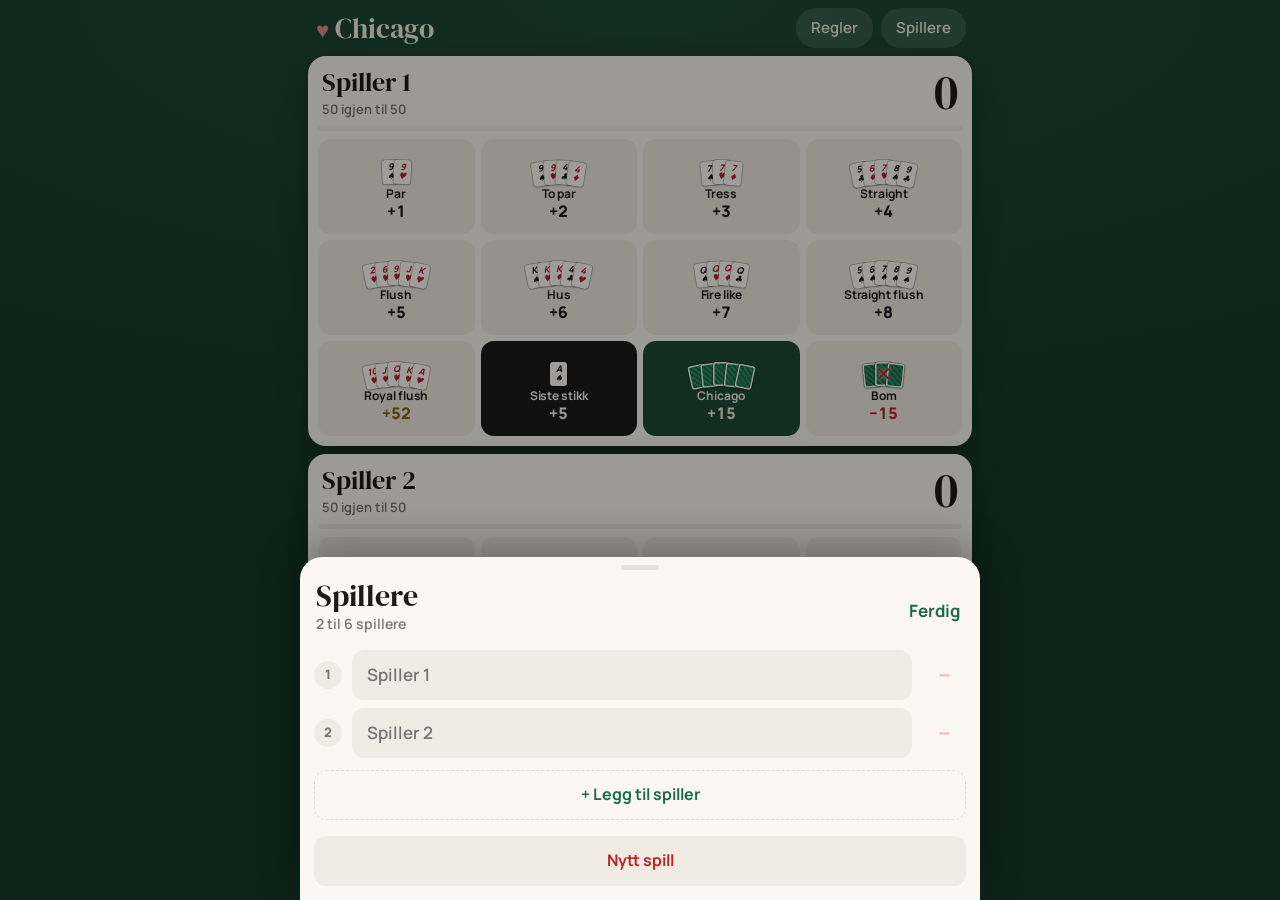
==== index.html @ 96c6f9ad "Add files via upload" ====
<!DOCTYPE html>
<html lang="no">
<head>
<meta charset="utf-8">
<meta name="viewport" content="width=device-width, initial-scale=1, viewport-fit=cover">
<title>Chicago</title>
<meta name="theme-color" content="#163829">
<meta name="apple-mobile-web-app-capable" content="yes">
<meta name="mobile-web-app-capable" content="yes">
<meta name="apple-mobile-web-app-status-bar-style" content="black-translucent">
<meta name="apple-mobile-web-app-title" content="Chicago">
<link rel="manifest" href="manifest.webmanifest">
<link rel="apple-touch-icon" href="apple-touch-icon.png">
<link rel="icon" href="icon-192.png">
<link rel="preconnect" href="https://fonts.googleapis.com">
<link rel="preconnect" href="https://fonts.gstatic.com" crossorigin>
<link href="https://fonts.googleapis.com/css2?family=DM+Serif+Display&family=Manrope:wght@400;600;700;800&display=swap" rel="stylesheet">
<style>
:root{
  --felt:#1E4A38; --felt-deep:#163829;
  --bg:#FBF8F2; --ink:#1B1B1B; --muted:#77756E; --hair:rgba(27,27,27,.10);
  --field:#F0ECE3; --field-press:#E6E0D3; --red:#B8242B; --accent:#1E6B4A;
  --scrim:rgba(0,0,0,.38); --sheet:#FBF8F2;
  --gold:#C9A24A; --gold-ink:#8A6414; --gold-bg:#F5E9C8;
  --card:#FFFDF8; --card-ink:#1B1B1B;
  color-scheme:light dark;
}
@media (prefers-color-scheme: dark){
  :root:not([data-theme="light"]){
    --felt:#10261D; --felt-deep:#0A1A13;
    --bg:#1A1D1B; --ink:#EEEBE3; --muted:#9A988F; --hair:rgba(255,255,255,.10);
    --field:#262A27; --field-press:#30352F; --red:#E5636A; --accent:#6FC197;
    --scrim:rgba(0,0,0,.55); --sheet:#1F2320;
    --gold:#D9B65E; --gold-ink:#E7C66B; --gold-bg:#3A3220;
  }
}
:root[data-theme="dark"]{
  --felt:#10261D; --felt-deep:#0A1A13;
  --bg:#1A1D1B; --ink:#EEEBE3; --muted:#9A988F; --hair:rgba(255,255,255,.10);
  --field:#262A27; --field-press:#30352F; --red:#E5636A; --accent:#6FC197;
  --scrim:rgba(0,0,0,.55); --sheet:#1F2320;
  --gold:#D9B65E; --gold-ink:#E7C66B; --gold-bg:#3A3220;
}
*,*::before,*::after{box-sizing:border-box}
html{-webkit-text-size-adjust:100%;height:100%}
body{
  margin:0;height:100vh;height:100dvh;display:flex;flex-direction:column;overflow:hidden;color:var(--ink);
  background:radial-gradient(120% 60% at 50% 0%, var(--felt) 0%, var(--felt-deep) 100%);
  background-color:var(--felt-deep);
  font:100%/1.45 "Manrope",system-ui,-apple-system,"Segoe UI",sans-serif;
  -webkit-tap-highlight-color:transparent;
}
button{font:inherit;color:inherit;border:none;background:none;padding:0;cursor:pointer;touch-action:manipulation;-webkit-user-select:none;user-select:none}
button:focus-visible,input:focus-visible{outline:2px solid var(--accent);outline-offset:2px}
.serif{font-family:"DM Serif Display",Georgia,serif;font-weight:400}

/* Top bar */
.top{
  flex:none;display:flex;align-items:center;justify-content:space-between;gap:10px;
  padding:calc(env(safe-area-inset-top,0px) + 8px) calc(env(safe-area-inset-right,0px) + 14px) 8px calc(env(safe-area-inset-left,0px) + 16px);
  color:#F4EFE3;max-width:680px;width:100%;margin:0 auto;
}
.brand{margin:0;font-size:1.75rem;line-height:1;letter-spacing:-.005em}
.brand span{color:#E88A8F;font-size:.8em;margin-right:6px}
.top-actions{display:flex;gap:8px}
.pill{
  min-height:40px;padding:0 15px;border-radius:999px;font-weight:600;font-size:.9375rem;
  background:rgba(255,255,255,.12);color:#F4EFE3;transition:transform 100ms ease-out,background-color 100ms ease-out
}
.pill:active{transform:scale(.96);background:rgba(255,255,255,.2)}
.pill:disabled{opacity:.35;transform:none;cursor:default}

/* Board */
main{flex:1;min-height:0;width:100%;max-width:680px;margin:0 auto;padding:0 calc(env(safe-area-inset-right,0px) + 8px) 0 calc(env(safe-area-inset-left,0px) + 8px)}
body.duo main{display:flex;flex-direction:column;gap:8px}
body.multi main{overflow-y:auto;-webkit-overflow-scrolling:touch}

.pcard{
  flex:1;min-height:0;background:var(--bg);border-radius:18px;padding:12px 10px 10px;
  display:flex;flex-direction:column;gap:8px;box-shadow:0 12px 30px rgba(0,0,0,.28);
  transition:box-shadow 250ms ease-out;
}
.pcard.hot{box-shadow:0 0 0 2.5px var(--gold),0 12px 30px rgba(0,0,0,.28)}
.phead{display:flex;align-items:center;gap:10px;padding:0 4px}
.pwho{flex:1;min-width:0}
.pname{display:block;max-width:100%;font-size:1.625rem;line-height:1.1;text-align:left;white-space:nowrap;overflow:hidden;text-overflow:ellipsis;border-radius:8px}
.pname:active{opacity:.6}
.psub{display:flex;flex-wrap:wrap;gap:4px 6px;align-items:center;margin-top:3px;font-size:.8125rem;font-weight:600;color:var(--muted);min-height:1.4em}
.chip{display:inline-flex;align-items:center;height:20px;padding:0 8px;border-radius:999px;font-size:.6875rem;font-weight:800;letter-spacing:.02em;white-space:nowrap}
.chip.gold{background:var(--gold-bg);color:var(--gold-ink)}
.chip.stop{background:var(--field);color:var(--red)}
.pscore{font-size:3rem;line-height:.95;font-variant-numeric:tabular-nums;letter-spacing:-.01em}
.won .pname,.won .pscore,.won .pr-name,.won .pr-score{color:var(--gold-ink)}
.track{height:5px;background:var(--field);border-radius:99px;overflow:hidden;flex:none}
.fill{height:100%;background:var(--accent);border-radius:99px;transition:width 350ms cubic-bezier(.2,.8,.2,1)}
.hot .fill{background:var(--gold)}

/* Hand buttons */
.hgrid{display:grid;grid-template-columns:repeat(4,minmax(0,1fr));gap:6px}
.pcard .hgrid{flex:1;min-height:0;grid-template-rows:repeat(3,minmax(0,1fr))}
.sheet .hgrid{grid-auto-rows:minmax(96px,auto);margin-bottom:4px}
.hbtn{
  min-height:0;border-radius:13px;background:var(--field);color:var(--ink);
  display:flex;flex-direction:column;align-items:center;justify-content:center;gap:3px;padding:6px 2px;overflow:hidden;
  transition:transform 90ms ease-out,background-color 90ms ease-out
}
.hbtn:active{transform:scale(.95);background:var(--field-press)}
.hl{font-size:.75rem;font-weight:700;line-height:1.1;text-align:center;letter-spacing:-.005em}
.hv{font-size:1rem;font-weight:800;line-height:1;font-variant-numeric:tabular-nums}
.hbtn.royal .hv{color:var(--gold-ink)}
.hbtn.trick{background:var(--ink);color:var(--bg)}
.hbtn.trick:active{background:var(--ink);filter:brightness(1.2)}
.hbtn.chi{background:var(--felt);color:#F4EFE3}
.hbtn.chi:active{background:var(--felt);filter:brightness(1.2)}
.hbtn.bom .hv{color:var(--red)}

/* Mini playing cards */
.mcs{display:flex;align-items:flex-end;justify-content:center;height:30px;padding-top:3px;position:relative}
.mc{
  width:17px;height:24px;margin-left:-7px;border-radius:3px;flex:none;
  background:var(--card);color:var(--card-ink);
  box-shadow:0 0 0 .75px rgba(0,0,0,.25),0 1px 2px rgba(0,0,0,.18);
  display:flex;flex-direction:column;align-items:center;justify-content:center;line-height:.95;
  transform-origin:50% 120%;
}
.mc:first-child{margin-left:0}
.mc b{font-size:9px;font-weight:800;letter-spacing:-.04em}
.mc u{font-size:9px;text-decoration:none;font-variant-emoji:text}
.mc.red{color:#B8242B}
.mc.back{background:repeating-linear-gradient(45deg,#1E6B4A 0 2px,#2C8A60 2px 4px);box-shadow:inset 0 0 0 1.5px var(--card),0 0 0 .75px rgba(0,0,0,.3),0 1px 2px rgba(0,0,0,.18)}
.hbtn.bom .mcs::after{content:"✕";position:absolute;left:50%;top:50%;transform:translate(-50%,-40%);font-size:20px;font-weight:800;color:var(--red);text-shadow:0 0 3px var(--bg)}

/* Multi list */
.listcard{background:var(--bg);border-radius:18px;box-shadow:0 12px 30px rgba(0,0,0,.28);padding:6px 0;margin-bottom:12px}
.hint{margin:8px 16px 4px;font-size:.8125rem;color:var(--muted);font-weight:600}
.prow{
  width:100%;display:grid;grid-template-columns:1fr auto auto;align-items:center;column-gap:10px;row-gap:8px;
  padding:13px 16px 14px;text-align:left;border-top:1px solid var(--hair);transition:background-color 90ms ease-out
}
.hint + .prow{border-top-color:transparent}
.prow:active{background:var(--field)}
.prow .track{grid-column:1 / -1}
.pr-name{font-size:1.375rem;line-height:1.1;white-space:nowrap;overflow:hidden;text-overflow:ellipsis;display:block}
.prow .psub{margin-top:2px}
.pr-score{font-size:2.125rem;line-height:1;font-variant-numeric:tabular-nums}
.chev{color:var(--muted);font-size:1.5rem;line-height:1;margin-left:-2px}
.prow.hot{background:linear-gradient(90deg,var(--gold-bg),transparent 70%)}

/* Bottom bar */
.bar{
  flex:none;display:flex;align-items:center;gap:12px;width:100%;max-width:680px;margin:0 auto;
  padding:8px calc(env(safe-area-inset-right,0px) + 14px) calc(env(safe-area-inset-bottom,0px) + 8px) calc(env(safe-area-inset-left,0px) + 14px);
  color:rgba(244,239,227,.75);font-size:.875rem;font-weight:600
}
.bar .last{flex:1;min-width:0;white-space:nowrap;overflow:hidden;text-overflow:ellipsis}

/* Sheet */
.scrim{position:fixed;inset:0;background:var(--scrim);opacity:0;pointer-events:none;z-index:20}
.sheet{
  position:fixed;left:0;right:0;bottom:0;z-index:21;max-width:680px;margin:0 auto;
  background:var(--sheet);border-radius:22px 22px 0 0;box-shadow:0 -10px 40px rgba(0,0,0,.25);
  padding:0 14px calc(env(safe-area-inset-bottom,0px) + 14px);
  transform:translateY(110%);visibility:hidden;will-change:transform;max-height:90vh;display:flex;flex-direction:column
}
.sheet::after{content:"";position:absolute;left:0;right:0;top:100%;height:120px;background:var(--sheet)}
.grab{padding:8px 2px 4px;touch-action:none;cursor:grab;flex:none}
.grab::before{content:"";display:block;width:38px;height:5px;border-radius:99px;background:var(--hair);margin:0 auto 10px}
.sheet-head{display:flex;align-items:flex-end;justify-content:space-between;gap:10px}
.sheet-head h2{margin:0;font-family:"DM Serif Display",Georgia,serif;font-weight:400;font-size:1.875rem;line-height:1.05;white-space:nowrap;overflow:hidden;text-overflow:ellipsis}
.sheet-sub{margin:2px 0 0;font-size:.875rem;color:var(--muted);font-weight:600;min-height:1.3em}
.done{min-height:44px;padding:0 4px 0 14px;font-weight:700;color:var(--accent);font-size:1.0625rem;flex:none}
.done:active{opacity:.6}
.panel{display:flex;flex-direction:column;min-height:0;overflow-y:auto;-webkit-overflow-scrolling:touch;padding-top:12px}
.panel[hidden]{display:none}
.panel > *{flex:none}

/* Players panel */
.plist{list-style:none;margin:0;padding:0}
.plrow{display:flex;align-items:center;gap:10px;margin-bottom:8px}
.dot{width:28px;height:28px;border-radius:999px;flex:none;display:grid;place-items:center;font-size:.8125rem;font-weight:800;background:var(--field);color:var(--muted)}
.pin{flex:1;min-width:0;height:50px;border-radius:12px;border:1.5px solid transparent;background:var(--field);color:var(--ink);padding:0 14px;font-family:inherit;font-size:1.0625rem;font-weight:600;-webkit-appearance:none}
.pin:focus{outline:none;border-color:var(--accent)}
.rm{width:44px;height:44px;border-radius:999px;flex:none;display:grid;place-items:center;color:var(--red);font-size:1.5rem;font-weight:700;line-height:1;transition:transform 100ms ease-out}
.rm:active{transform:scale(.92);background:var(--field)}
.rm:disabled{opacity:.25;cursor:default}
.add{width:100%;min-height:50px;border-radius:12px;margin-top:4px;border:1.5px dashed var(--hair);color:var(--accent);font-weight:700;font-size:1rem;flex:none}
.add:active{background:var(--field)}
.add:disabled{color:var(--muted);opacity:.6;cursor:default}
.danger{width:100%;min-height:50px;border-radius:12px;margin-top:16px;background:var(--field);color:var(--red);font-weight:700;font-size:1rem;flex:none}
.danger:active{transform:scale(.98)}

/* Rules panel */
.group-label{margin:4px 4px 6px;font-size:.75rem;font-weight:800;letter-spacing:.06em;text-transform:uppercase;color:var(--muted)}
.settings{background:var(--field);border-radius:14px;overflow:hidden;margin-bottom:6px}
.set{display:flex;align-items:center;gap:12px;padding:12px 14px;cursor:pointer}
.set + .set{border-top:1px solid var(--hair)}
.set-txt{flex:1;min-width:0}
.set-txt b{display:block;font-size:1rem;font-weight:700}
.set-txt span{display:block;font-size:.8125rem;color:var(--muted);line-height:1.35}
.switch{appearance:none;-webkit-appearance:none;flex:none;width:51px;height:31px;border-radius:999px;background:var(--hair);position:relative;cursor:pointer;margin:0;transition:background-color 200ms ease-out}
.switch::after{content:"";position:absolute;top:2px;left:2px;width:27px;height:27px;border-radius:50%;background:#fff;box-shadow:0 2px 6px rgba(0,0,0,.25);transition:transform 260ms cubic-bezier(.3,1.3,.5,1)}
.switch:checked{background:#34C759}
.switch:checked::after{transform:translateX(20px)}
.rules{font-size:1rem;line-height:1.5;padding:0 2px 8px}
.rules h3{margin:20px 0 4px;font-size:.8125rem;font-weight:800;letter-spacing:.04em;text-transform:uppercase;color:var(--accent)}
.rules p{margin:0 0 6px}
.htable{display:grid;grid-template-columns:auto 1fr auto;align-items:center}
.htable > *{padding:7px 6px;border-top:1px solid var(--hair);height:100%;display:flex;align-items:center}
.htable .mcs{justify-content:flex-start;padding-left:8px;min-width:78px}
.htable .pts{font-weight:800;font-variant-numeric:tabular-nums;justify-content:flex-end}

/* Overlays: winner + reminder */
#confetti{position:fixed;inset:0;width:100%;height:100%;pointer-events:none;z-index:41;display:none}
.ov{position:fixed;inset:0;z-index:40;display:grid;place-items:center;padding:24px;background:rgba(0,0,0,.45);opacity:0;pointer-events:none;transition:opacity 260ms ease-out}
.ov.show{opacity:1;pointer-events:auto}
.ov-card{
  width:100%;max-width:340px;text-align:center;background:var(--sheet);border-radius:24px;padding:22px 20px 18px;
  box-shadow:0 24px 60px rgba(0,0,0,.4);transform:scale(.9);filter:blur(6px);
  transition:transform 420ms cubic-bezier(.2,.9,.25,1.15),filter 300ms ease-out
}
.ov.show .ov-card{transform:scale(1);filter:blur(0)}
#win .ov-card{box-shadow:0 0 0 2px var(--gold),0 24px 60px rgba(0,0,0,.4)}
.suits{margin:0 0 6px;font-size:1.25rem;letter-spacing:.3em;font-variant-emoji:text}
.suits .r{color:var(--red)}
.kicker{margin:0;font-size:.8125rem;font-weight:800;letter-spacing:.08em;text-transform:uppercase;color:var(--muted)}
.win-name{
  margin:4px 0 2px;font-family:"DM Serif Display",Georgia,serif;font-weight:400;font-size:clamp(2.25rem,11vw,3rem);line-height:1.05;
  background:linear-gradient(180deg,#E9CC74 0%,#C9A24A 45%,#9C7420 100%);-webkit-background-clip:text;background-clip:text;color:transparent;overflow-wrap:anywhere
}
.win-score{margin:0 0 18px;font-family:"DM Serif Display",Georgia,serif;font-size:1.5rem;color:var(--gold-ink)}
.note-title{margin:6px 0 6px;font-family:"DM Serif Display",Georgia,serif;font-weight:400;font-size:1.75rem;line-height:1.1}
.note-text{margin:0 0 18px;font-size:1rem;color:var(--ink)}
.ov-actions{display:grid;gap:8px}
.ov-btn{min-height:50px;border-radius:14px;font-weight:700;font-size:1rem;background:var(--field);transition:transform 100ms ease-out}
.ov-btn.primary{background:var(--gold);color:#1B1B1B}
.ov-btn.green{background:var(--accent);color:var(--bg)}
.ov-btn:active{transform:scale(.97)}

/* Toast */
.toast{
  position:fixed;left:50%;z-index:30;bottom:calc(env(safe-area-inset-bottom,0px) + 70px);
  transform:translate(-50%,12px) scale(.96);opacity:0;pointer-events:none;display:flex;align-items:center;gap:14px;
  background:rgba(27,27,27,.88);color:#F4EFE3;-webkit-backdrop-filter:blur(20px);backdrop-filter:blur(20px);
  border-radius:999px;padding:6px 6px 6px 18px;font-weight:600;font-size:.9375rem;white-space:nowrap;box-shadow:0 10px 30px rgba(0,0,0,.25);
  transition:opacity 220ms ease-out,transform 320ms cubic-bezier(.2,.9,.3,1)
}
.toast.show{opacity:1;transform:translate(-50%,0) scale(1);pointer-events:auto}
.toast button{min-height:40px;padding:0 16px;border-radius:999px;background:rgba(255,255,255,.14);font-weight:700;color:#9FE0BC}

@keyframes bump{0%{transform:scale(1)}35%{transform:scale(1.12)}100%{transform:scale(1)}}
.bump{animation:bump 320ms cubic-bezier(.2,.9,.3,1.2)}

@media (max-height:760px){ body.duo .pscore{font-size:2.5rem} body.duo .mcs{height:26px} body.duo .mc{width:15px;height:21px} }
@media (prefers-reduced-motion: reduce){
  .pill,.hbtn,.rm,.ov-btn,.fill,.pcard{transition:none}
  .pill:active,.hbtn:active,.rm:active,.ov-btn:active{transform:none}
  .ov-card{transform:none;filter:none;transition:none}
  .bump{animation:none}
  .toast{transition:opacity 200ms ease;transform:translate(-50%,0)}
}
@media (prefers-reduced-transparency: reduce){ .toast{background:#1B1B1B;-webkit-backdrop-filter:none;backdrop-filter:none} }
@media (prefers-contrast: more){ :root{--hair:rgba(127,127,127,.6)} .hbtn{box-shadow:inset 0 0 0 1px var(--hair)} }
</style>
</head>
<body class="duo">
<header class="top">
  <h1 class="brand serif"><span>♥︎</span>Chicago</h1>
  <div class="top-actions">
    <button class="pill" id="openRules" type="button">Regler</button>
    <button class="pill" id="openPlayers" type="button">Spillere</button>
  </div>
</header>

<main id="board"></main>

<footer class="bar">
  <button class="pill" id="undo" type="button">Angre</button>
  <span class="last" id="last"></span>
</footer>

<div class="scrim" id="scrim"></div>
<section class="sheet" id="sheet" role="dialog" aria-modal="true" aria-labelledby="sheetTitle">
  <div class="grab" id="grab">
    <div class="sheet-head">
      <div style="min-width:0">
        <h2 id="sheetTitle">Spillere</h2>
        <p class="sheet-sub" id="sheetSub"></p>
      </div>
      <button class="done" id="done" type="button">Ferdig</button>
    </div>
  </div>

  <div class="panel" id="pHand"><div class="hgrid" id="sheetGrid"></div></div>

  <div class="panel" id="pPlayers" hidden>
    <ul class="plist" id="plist"></ul>
    <button class="add" id="addPlayer" type="button">+ Legg til spiller</button>
    <button class="danger" id="newGame" type="button">Nytt spill</button>
  </div>

  <div class="panel" id="pRules" hidden>
    <p class="group-label">Husregler</p>
    <div class="settings">
      <label class="set" for="optStop">
        <span class="set-txt"><b>Byttestopp ved 50</b><span>Har du 50 eller mer, kan du ikke bytte kort.</span></span>
        <input class="switch" type="checkbox" id="optStop" role="switch">
      </label>
      <label class="set" for="optRemind">
        <span class="set-txt"><b>Påminnelse ved 20</b><span>Varsler når noen når 20: nå er det 3 bytter i stedet for 2.</span></span>
        <input class="switch" type="checkbox" id="optRemind" role="switch">
      </label>
    </div>
    <div class="rules">
      <h3>Målet</h3>
      <p>Først til 50 poeng. Når du har 50 eller mer, må du ta <b>siste stikk</b> for å vinne.</p>
      <h3>Poeng for hender</h3>
      <div class="htable" id="rulesHands"></div>
      <h3>Stikk</h3>
      <p><b>Siste stikk</b> gir 5 poeng.</p>
      <p><b>Chicago:</b> Melder du Chicago og tar alle stikkene, får du 15 poeng. Bommer du, mister du 15.</p>
      <h3>Royal straight flush</h3>
      <p>Gir 52 poeng, men du må fortsatt ta siste stikk for å vinne.</p>
      <h3>Husregler</h3>
      <p><b>Byttestopp ved 50:</b> spillere med 50 eller mer får ikke bytte kort. Appen viser «Ingen bytte» ved navnet.</p>
      <p><b>Bytter ved 20:</b> når en spiller når 20 poeng, er det 3 bytter i stedet for 2. Appen gir en påminnelse.</p>
    </div>
  </div>
</section>

<canvas id="confetti" aria-hidden="true"></canvas>
<div class="ov" id="win" role="dialog" aria-modal="true" aria-labelledby="winName">
  <div class="ov-card">
    <p class="suits"><span class="r">♥︎</span> ♠︎ <span class="r">♦︎</span> ♣︎</p>
    <p class="kicker">Vinneren er</p>
    <h2 class="win-name" id="winName"></h2>
    <p class="win-score" id="winScore"></p>
    <div class="ov-actions">
      <button class="ov-btn primary" id="winNew" type="button">Nytt spill</button>
      <button class="ov-btn" id="winClose" type="button">Se poengene</button>
    </div>
  </div>
</div>
<div class="ov" id="note" role="alertdialog" aria-modal="true" aria-labelledby="noteTitle">
  <div class="ov-card">
    <p class="kicker">Påminnelse</p>
    <h2 class="note-title" id="noteTitle"></h2>
    <p class="note-text">Nå er det 3 bytter i stedet for 2.</p>
    <div class="ov-actions"><button class="ov-btn green" id="noteOk" type="button">Skjønner</button></div>
  </div>
</div>
<div class="toast" id="toast" role="status" aria-live="polite"><span id="toastMsg"></span><button id="toastUndo" type="button">Angre</button></div>

<script>
(() => {
const GOAL = 50, MIN = 2, MAX = 6, KEY = "chicago-v2";
const HANDS = [
  {k:"par",      l:"Par",            v:1,  c:["9♠","9♥"]},
  {k:"topar",    l:"To par",         v:2,  c:["9♠","9♥","4♣","4♦"]},
  {k:"tress",    l:"Tress",          v:3,  c:["7♠","7♥","7♦"]},
  {k:"straight", l:"Straight",       v:4,  c:["5♣","6♦","7♥","8♠","9♣"]},
  {k:"flush",    l:"Flush",          v:5,  c:["2♥","6♥","9♥","J♥","K♥"]},
  {k:"hus",      l:"Hus",            v:6,  c:["K♠","K♥","K♦","4♣","4♥"]},
  {k:"fire",     l:"Fire like",      v:7,  c:["Q♠","Q♥","Q♦","Q♣"]},
  {k:"sf",       l:"Straight flush", v:8,  c:["5♠","6♠","7♠","8♠","9♠"]},
  {k:"royal",    l:"Royal flush",    v:52, c:["10♥","J♥","Q♥","K♥","A♥"], cls:"royal"},
  {k:"stikk",    l:"Siste stikk",    v:5,  c:["A♠"], cls:"trick"},
  {k:"chi",      l:"Chicago",        v:15, c:["*","*","*","*","*"], cls:"chi"},
  {k:"bom",      l:"Bom",            v:-15,c:["*","*","*"], cls:"bom"}
];
const HMAP = Object.fromEntries(HANDS.map(h => [h.k, h]));
const reduced = matchMedia("(prefers-reduced-motion: reduce)").matches;
const $ = id => document.getElementById(id);
const esc = s => String(s).replace(/[&<>"]/g, c => ({"&":"&amp;","<":"&lt;",">":"&gt;",'"':"&quot;"}[c]));
const uid = () => Math.random().toString(36).slice(2, 9);
const clone = o => JSON.parse(JSON.stringify(o));
const fmt = v => (v > 0 ? "+" : v < 0 ? "−" : "") + Math.abs(v);

let st = null;
try { const r = localStorage.getItem(KEY); if (r) { const d = JSON.parse(r); if (d && Array.isArray(d.players) && d.players.length >= MIN) st = d; } } catch(e) {}
const firstRun = !st;
if (!st) st = {players:[{id:uid(),name:"",s:0},{id:uid(),name:"",s:0}], hist:[], opts:{stop:false, remind:false}, reminded:{}, winner:null};
st.opts = st.opts || {stop:false, remind:false}; st.reminded = st.reminded || {};
const save = () => { try { localStorage.setItem(KEY, JSON.stringify(st)); } catch(e) {} };
const label = p => p.name.trim() || ("Spiller " + (st.players.indexOf(p) + 1));
const byId = id => st.players.find(p => p.id === id);

/* ---------- Mini cards ---------- */
function cards(list){
  const n = list.length;
  return '<span class="mcs" aria-hidden="true">' + list.map((s,i) => {
    const rot = n > 1 ? ((i - (n-1)/2) * 6) : 0, lift = n > 2 ? Math.abs(i - (n-1)/2) * 1.2 : 0;
    const style = ' style="transform:translateY(' + lift.toFixed(1) + 'px) rotate(' + rot + 'deg)"';
    if (s === "*") return '<i class="mc back"' + style + '></i>';
    const suit = s.slice(-1), rank = s.slice(0, -1);
    return '<i class="mc' + (/[♥♦]/.test(suit) ? ' red' : '') + '"' + style + '><b>' + rank + '</b><u>' + suit + '︎</u></i>';
  }).join("") + '</span>';
}
const handBtn = (h, id) =>
  '<button class="hbtn' + (h.cls ? ' ' + h.cls : '') + '" type="button" data-k="' + h.k + '" data-id="' + id + '" aria-label="' + h.l + ', ' + fmt(h.v) + ' poeng">' +
  cards(h.c) + '<span class="hl">' + h.l + '</span><span class="hv">' + fmt(h.v) + '</span></button>';

$("rulesHands").innerHTML = HANDS.slice(0, 9).map(h =>
  cards(h.c) + '<span>' + h.l + '</span><span class="pts">' + h.v + '</span>').join("");

/* ---------- Board ---------- */
function status(p){
  const hot = p.s >= GOAL, won = st.winner === p.id;
  let html = "";
  if (won) html += '<span class="chip gold">Vinner</span>';
  else if (hot) html += '<span class="chip gold">Siste stikk vinner</span>';
  else html += '<span>' + (GOAL - p.s) + ' igjen til ' + GOAL + '</span>';
  if (st.opts.stop && hot && !won) html += '<span class="chip stop">Ingen bytte</span>';
  return html;
}
const pct = p => Math.max(0, Math.min(100, p.s / GOAL * 100));
function render(bumpId){
  const multi = st.players.length > 2;
  document.body.classList.toggle("multi", multi);
  document.body.classList.toggle("duo", !multi);
  const b = $("board");
  if (!multi) {
    b.innerHTML = st.players.map(p =>
      '<section class="pcard' + (p.s >= GOAL ? ' hot' : '') + (st.winner === p.id ? ' won' : '') + '">' +
        '<div class="phead"><div class="pwho"><button class="pname serif" type="button" data-players>' + esc(label(p)) + '</button>' +
        '<div class="psub">' + status(p) + '</div></div>' +
        '<div class="pscore serif" data-score="' + p.id + '">' + p.s + '</div></div>' +
        '<div class="track"><div class="fill" style="width:' + pct(p) + '%"></div></div>' +
        '<div class="hgrid">' + HANDS.map(h => handBtn(h, p.id)).join("") + '</div>' +
      '</section>').join("");
  } else {
    b.innerHTML = '<div class="listcard"><p class="hint">Trykk på en spiller for å føre poeng.</p>' + st.players.map(p =>
      '<button class="prow' + (p.s >= GOAL ? ' hot' : '') + (st.winner === p.id ? ' won' : '') + '" type="button" data-hand="' + p.id + '">' +
        '<span style="min-width:0"><span class="pr-name serif">' + esc(label(p)) + '</span><span class="psub">' + status(p) + '</span></span>' +
        '<span class="pr-score serif" data-score="' + p.id + '">' + p.s + '</span><span class="chev">›</span>' +
        '<span class="track"><span class="fill" style="display:block;width:' + pct(p) + '%"></span></span>' +
      '</button>').join("") + '</div>';
  }
  const h = st.hist[st.hist.length - 1], hp = h && byId(h.id);
  $("last").textContent = hp ? "Sist: " + label(hp) + ", " + h.l + " " + fmt(h.v) : "";
  $("undo").disabled = !st.hist.length;
  if (bumpId && !reduced) {
    const el = b.querySelector('[data-score="' + bumpId + '"]');
    if (el) { el.classList.remove("bump"); void el.offsetWidth; el.classList.add("bump"); }
  }
}

function add(id, k){
  const p = byId(id), h = HMAP[k]; if (!p || !h) return;
  const before = p.s;
  const won = k === "stikk" && before >= GOAL && !st.winner;
  p.s += h.v;
  st.hist.push({id, k, l:h.l, v:h.v, won});
  if (won) st.winner = id;
  const remind = st.opts.remind && !won && before < 20 && p.s >= 20 && !st.reminded[id];
  if (remind) st.reminded[id] = true;
  save(); render(id);
  if (won) setTimeout(() => celebrate(p), 250);
  else if (remind) setTimeout(() => showNote(p), 250);
}
$("board").addEventListener("click", e => {
  const hb = e.target.closest(".hbtn"); if (hb) return add(hb.dataset.id, hb.dataset.k);
  const row = e.target.closest("[data-hand]"); if (row) return openSheet("hand", row.dataset.hand);
  if (e.target.closest("[data-players]")) openSheet("players");
});
$("undo").addEventListener("click", () => {
  const h = st.hist.pop(); if (!h) return;
  const p = byId(h.id); if (p) p.s -= h.v;
  if (h.won) st.winner = null;
  save(); render(h.id);
});
$("openPlayers").addEventListener("click", () => openSheet("players"));
$("openRules").addEventListener("click", () => openSheet("rules"));

/* ---------- Toast ---------- */
let toastTimer = null, undoFn = null;
function toast(msg, undo){ $("toastMsg").textContent = msg; undoFn = undo; $("toast").classList.add("show"); clearTimeout(toastTimer); toastTimer = setTimeout(hideToast, 5000); }
function hideToast(){ $("toast").classList.remove("show"); undoFn = null; }
$("toastUndo").addEventListener("click", () => { if (undoFn) undoFn(); hideToast(); });

/* ---------- Players ---------- */
function renderPlayers(focusLast){
  $("plist").innerHTML = st.players.map((p,i) =>
    '<li class="plrow"><span class="dot">' + (i+1) + '</span>' +
    '<input class="pin" type="text" enterkeyhint="next" autocomplete="off" autocapitalize="words" maxlength="20" placeholder="Spiller ' + (i+1) + '" value="' + esc(p.name) + '" data-i="' + i + '" aria-label="Navn på spiller ' + (i+1) + '">' +
    '<button class="rm" type="button" data-rm="' + i + '" aria-label="Fjern ' + esc(label(p)) + '"' + (st.players.length <= MIN ? ' disabled' : '') + '>−</button></li>').join("");
  $("addPlayer").disabled = st.players.length >= MAX;
  $("addPlayer").textContent = st.players.length >= MAX ? "Maks 6 spillere" : "+ Legg til spiller";
  if (focusLast) { const ins = $("plist").querySelectorAll(".pin"); ins[ins.length-1].focus(); }
}
$("plist").addEventListener("input", e => { if (!e.target.classList.contains("pin")) return; st.players[+e.target.dataset.i].name = e.target.value; save(); render(); });
$("plist").addEventListener("keydown", e => {
  if (e.key !== "Enter" || !e.target.classList.contains("pin")) return;
  e.preventDefault(); const ins = [...$("plist").querySelectorAll(".pin")], i = ins.indexOf(e.target);
  if (ins[i+1]) ins[i+1].focus(); else e.target.blur();
});
$("plist").addEventListener("click", e => {
  const b = e.target.closest("[data-rm]"); if (!b || b.disabled) return;
  const i = +b.dataset.rm, before = clone(st), name = label(st.players[i]);
  st.players.splice(i, 1); save(); renderPlayers(); render();
  toast(name + " fjernet", () => { st = before; save(); renderPlayers(); render(); });
});
$("addPlayer").addEventListener("click", () => { if (st.players.length >= MAX) return; st.players.push({id:uid(), name:"", s:0}); save(); renderPlayers(true); render(); });
function newGame(){
  const before = clone(st);
  st.players.forEach(p => p.s = 0); st.hist = []; st.winner = null; st.reminded = {};
  save(); render();
  toast("Nytt spill startet", () => { st = before; save(); render(); });
}
$("newGame").addEventListener("click", () => { closeSheet(); newGame(); });

/* ---------- Rules / options ---------- */
$("optStop").checked = !!st.opts.stop; $("optRemind").checked = !!st.opts.remind;
$("optStop").addEventListener("change", e => { st.opts.stop = e.target.checked; save(); render(); });
$("optRemind").addEventListener("change", e => { st.opts.remind = e.target.checked; save(); });

/* ---------- Sheet (spring-driven, interruptible, drag to dismiss) ---------- */
const sheet = $("sheet"), scrim = $("scrim");
let y = 0, H = 1, anim = 0, sheetOpen = false, visible = false, mode = "players", handId = null;
function setY(v){ y = v; sheet.style.transform = "translateY(" + v + "px)"; scrim.style.opacity = Math.max(0, Math.min(1, 1 - v / H)); }
function spring(to, v0, {damping = 1, response = 0.35} = {}, done){
  cancelAnimationFrame(anim); anim = 0;
  if (reduced) { setY(to); if (done) done(); return; }
  const k = Math.pow(2 * Math.PI / response, 2), c = 4 * Math.PI * damping / response;
  let v = v0, last = performance.now();
  const step = now => {
    let dt = Math.min(0.032, (now - last) / 1000); last = now;
    while (dt > 0) { const h = Math.min(dt, 1/240); v += (-k * (y - to) - c * v) * h; setY(y + v * h); dt -= h; }
    if (Math.abs(v) < 2 && Math.abs(y - to) < 0.5) { setY(to); anim = 0; if (done) done(); return; }
    anim = requestAnimationFrame(step);
  };
  anim = requestAnimationFrame(step);
}
function fillHand(){
  const p = byId(handId); if (!p) return;
  $("sheetTitle").textContent = label(p);
  $("sheetSub").textContent = p.s + " poeng · " + (p.s >= GOAL ? "siste stikk vinner" : (GOAL - p.s) + " igjen til " + GOAL);
  $("sheetGrid").innerHTML = HANDS.map(h => handBtn(h, p.id)).join("");
}
function openSheet(m = "players", id){
  mode = m; handId = id || null;
  $("pHand").hidden = m !== "hand"; $("pPlayers").hidden = m !== "players"; $("pRules").hidden = m !== "rules";
  $("done").textContent = m === "hand" ? "Lukk" : "Ferdig";
  if (m === "hand") fillHand();
  else { $("sheetTitle").textContent = m === "rules" ? "Regler" : "Spillere"; $("sheetSub").textContent = m === "rules" ? "Kort forklart" : "2 til 6 spillere"; }
  if (m === "players") renderPlayers();
  if (m === "rules") $("pRules").scrollTop = 0;
  if (!visible) { sheet.style.visibility = "visible"; visible = true; H = sheet.offsetHeight || 1; setY(H); }
  else H = sheet.offsetHeight || 1;
  sheetOpen = true; scrim.style.pointerEvents = "auto";
  spring(0, 0);
}
function closeSheet(v0 = 0){
  if (document.activeElement && sheet.contains(document.activeElement)) document.activeElement.blur();
  sheetOpen = false; scrim.style.pointerEvents = "none";
  spring(H, v0, {}, () => { if (!sheetOpen) { sheet.style.visibility = "hidden"; visible = false; } });
}
$("sheetGrid").addEventListener("click", e => {
  const hb = e.target.closest(".hbtn"); if (!hb) return;
  closeSheet(); add(hb.dataset.id, hb.dataset.k);
});
$("done").addEventListener("click", () => closeSheet());
scrim.addEventListener("click", () => closeSheet());
document.addEventListener("keydown", e => { if (e.key === "Escape" && sheetOpen) closeSheet(); });
const project = (vel, d = 0.998) => (vel / 1000) * d / (1 - d);
const rubber = (over, dim, c = 0.55) => (over * dim * c) / (dim + c * Math.abs(over));
let drag = null; const grab = $("grab");
grab.addEventListener("pointerdown", e => {
  if (e.target.closest("button")) return;
  cancelAnimationFrame(anim); anim = 0; grab.setPointerCapture(e.pointerId);
  drag = {start:e.clientY, from:y, hist:[{y:e.clientY, t:e.timeStamp}]};
});
grab.addEventListener("pointermove", e => {
  if (!drag) return;
  const raw = drag.from + (e.clientY - drag.start);
  setY(raw < 0 ? -rubber(-raw, H) : raw);
  drag.hist.push({y:e.clientY, t:e.timeStamp}); if (drag.hist.length > 6) drag.hist.shift();
});
function endDrag(){
  if (!drag) return;
  const h = drag.hist, a = h[0], b = h[h.length - 1];
  const vel = b.t > a.t ? (b.y - a.y) / ((b.t - a.t) / 1000) : 0; drag = null;
  if (y + project(vel) > H * 0.5) closeSheet(vel); else spring(0, vel, {damping:0.8, response:0.3});
}
grab.addEventListener("pointerup", endDrag); grab.addEventListener("pointercancel", endDrag);
addEventListener("resize", () => { if (visible) H = sheet.offsetHeight || 1; });

/* ---------- Winner + reminder ---------- */
function celebrate(p){
  $("winName").textContent = label(p); $("winScore").textContent = p.s + " poeng";
  $("win").classList.add("show"); if (!reduced) confetti();
}
$("winClose").addEventListener("click", () => $("win").classList.remove("show"));
$("winNew").addEventListener("click", () => { $("win").classList.remove("show"); newGame(); });
$("win").addEventListener("click", e => { if (e.target === $("win")) $("win").classList.remove("show"); });
function showNote(p){ $("noteTitle").textContent = label(p) + " har nådd 20"; $("note").classList.add("show"); }
$("noteOk").addEventListener("click", () => $("note").classList.remove("show"));

function confetti(){
  const cv = $("confetti"), ctx = cv.getContext("2d"), dpr = Math.min(2, devicePixelRatio || 1);
  const W = innerWidth, Ht = innerHeight;
  cv.width = W * dpr; cv.height = Ht * dpr; ctx.setTransform(dpr,0,0,dpr,0,0); cv.style.display = "block";
  const colors = ["#C9A24A","#E7C66B","#B8242B","#1E6B4A","#FBF8F2","#F2D27A"], parts = [];
  const burst = (x, dir) => { for (let i = 0; i < 90; i++) {
    const a = (-Math.PI/2) + dir * (Math.random() * 0.9 + 0.15), sp = 520 + Math.random() * 520;
    parts.push({x, y:Ht * 0.78, vx:Math.cos(a) * sp, vy:Math.sin(a) * sp, r:Math.random() * Math.PI, vr:(Math.random() - .5) * 14,
      w:6 + Math.random() * 6, h:9 + Math.random() * 8, c:colors[(Math.random() * colors.length) | 0], wob:Math.random() * 10});
  }};
  burst(0, 1); burst(W, -1);
  let last = performance.now(); const t0 = last;
  const step = now => {
    const dt = Math.min(0.033, (now - last) / 1000); last = now; ctx.clearRect(0, 0, W, Ht); let alive = 0;
    for (const p of parts) {
      p.vy += 900 * dt; p.vx *= Math.pow(0.35, dt); p.vy *= Math.pow(0.55, dt);
      p.x += (p.vx + Math.sin((now/1000) * 6 + p.wob) * 40) * dt; p.y += p.vy * dt; p.r += p.vr * dt;
      if (p.y < Ht + 30) alive++;
      ctx.save(); ctx.translate(p.x, p.y); ctx.rotate(p.r); ctx.scale(1, Math.abs(Math.cos(p.r * 1.7)) * 0.8 + 0.2);
      ctx.fillStyle = p.c; ctx.fillRect(-p.w/2, -p.h/2, p.w, p.h); ctx.restore();
    }
    if (alive && now - t0 < 6000) requestAnimationFrame(step); else { ctx.clearRect(0, 0, W, Ht); cv.style.display = "none"; }
  };
  requestAnimationFrame(step);
}

render();
if (firstRun) setTimeout(() => openSheet("players"), 250);
if ("serviceWorker" in navigator) navigator.serviceWorker.register("sw.js").catch(() => {});
})();
</script>
</body>
</html>
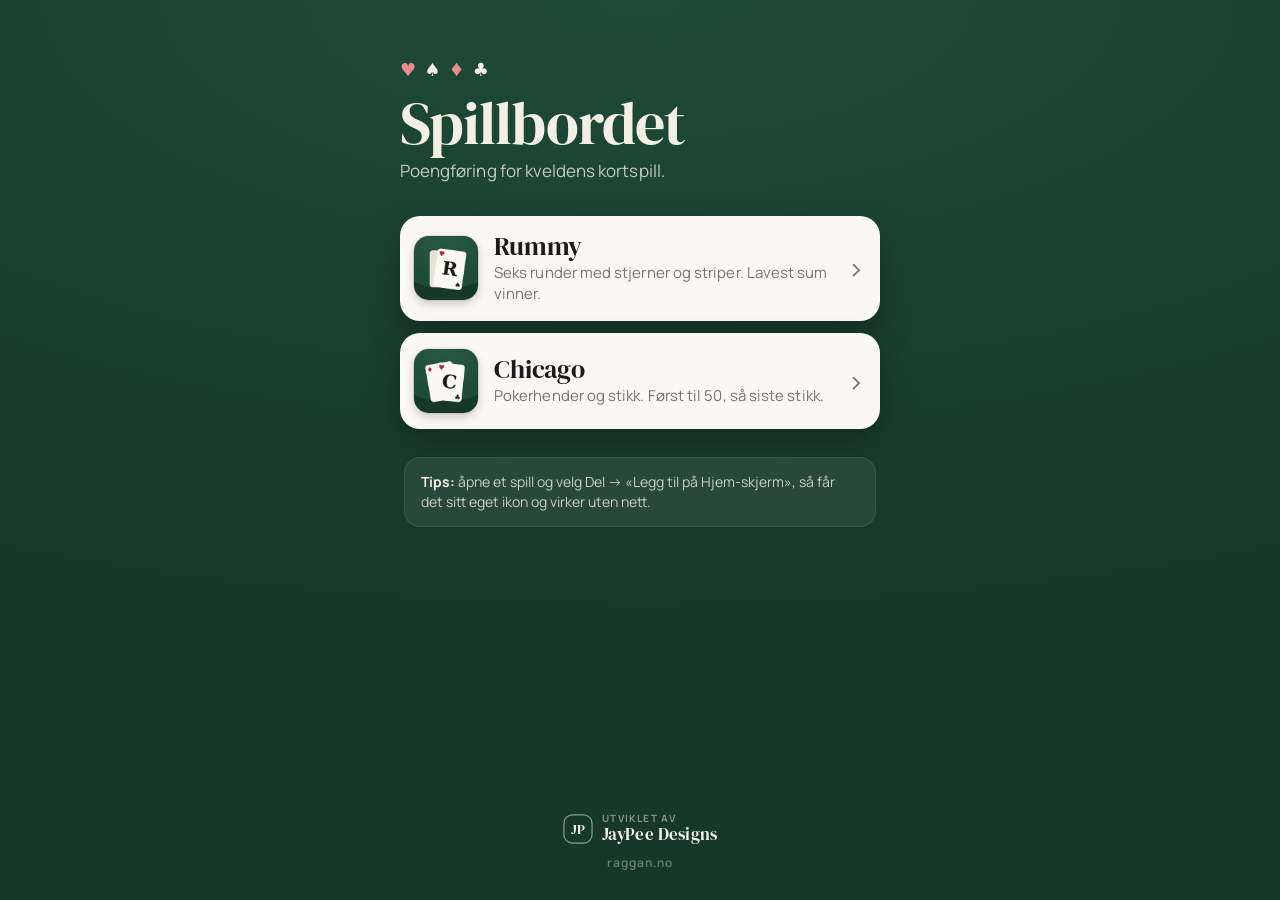
==== commit 9117ac93: "Add files via upload" ====
--- a/index.html
+++ b/index.html
@@ -3,628 +3,140 @@
 <head>
 <meta charset="utf-8">
 <meta name="viewport" content="width=device-width, initial-scale=1, viewport-fit=cover">
-<title>Chicago</title>
+<title>Raggan · Spillbordet</title>
+<meta name="description" content="Poengføring for Rummy og Chicago.">
 <meta name="theme-color" content="#163829">
-<meta name="apple-mobile-web-app-capable" content="yes">
-<meta name="mobile-web-app-capable" content="yes">
-<meta name="apple-mobile-web-app-status-bar-style" content="black-translucent">
-<meta name="apple-mobile-web-app-title" content="Chicago">
-<link rel="manifest" href="manifest.webmanifest">
-<link rel="apple-touch-icon" href="apple-touch-icon.png">
-<link rel="icon" href="icon-192.png">
+<link rel="icon" href="rummy/icon-192.png">
+<link rel="apple-touch-icon" href="rummy/apple-touch-icon.png">
+<link rel="prefetch" href="rummy/">
+<link rel="prefetch" href="chicago/">
 <link rel="preconnect" href="https://fonts.googleapis.com">
 <link rel="preconnect" href="https://fonts.gstatic.com" crossorigin>
 <link href="https://fonts.googleapis.com/css2?family=DM+Serif+Display&family=Manrope:wght@400;600;700;800&display=swap" rel="stylesheet">
 <style>
 :root{
   --felt:#1E4A38; --felt-deep:#163829;
-  --bg:#FBF8F2; --ink:#1B1B1B; --muted:#77756E; --hair:rgba(27,27,27,.10);
-  --field:#F0ECE3; --field-press:#E6E0D3; --red:#B8242B; --accent:#1E6B4A;
-  --scrim:rgba(0,0,0,.38); --sheet:#FBF8F2;
-  --gold:#C9A24A; --gold-ink:#8A6414; --gold-bg:#F5E9C8;
-  --card:#FFFDF8; --card-ink:#1B1B1B;
+  --bg:#FBF8F2; --ink:#1B1B1B; --muted:#77756E; --hair:rgba(27,27,27,.10); --press:#F0ECE3;
+  --red:#B8242B; --cream:#F4EFE3;
   color-scheme:light dark;
 }
 @media (prefers-color-scheme: dark){
   :root:not([data-theme="light"]){
     --felt:#10261D; --felt-deep:#0A1A13;
-    --bg:#1A1D1B; --ink:#EEEBE3; --muted:#9A988F; --hair:rgba(255,255,255,.10);
-    --field:#262A27; --field-press:#30352F; --red:#E5636A; --accent:#6FC197;
-    --scrim:rgba(0,0,0,.55); --sheet:#1F2320;
-    --gold:#D9B65E; --gold-ink:#E7C66B; --gold-bg:#3A3220;
+    --bg:#1A1D1B; --ink:#EEEBE3; --muted:#9A988F; --hair:rgba(255,255,255,.10); --press:#232724; --red:#E5636A;
   }
 }
 :root[data-theme="dark"]{
   --felt:#10261D; --felt-deep:#0A1A13;
-  --bg:#1A1D1B; --ink:#EEEBE3; --muted:#9A988F; --hair:rgba(255,255,255,.10);
-  --field:#262A27; --field-press:#30352F; --red:#E5636A; --accent:#6FC197;
-  --scrim:rgba(0,0,0,.55); --sheet:#1F2320;
-  --gold:#D9B65E; --gold-ink:#E7C66B; --gold-bg:#3A3220;
+  --bg:#1A1D1B; --ink:#EEEBE3; --muted:#9A988F; --hair:rgba(255,255,255,.10); --press:#232724; --red:#E5636A;
 }
 *,*::before,*::after{box-sizing:border-box}
-html{-webkit-text-size-adjust:100%;height:100%}
+html{-webkit-text-size-adjust:100%}
 body{
-  margin:0;height:100vh;height:100dvh;display:flex;flex-direction:column;overflow:hidden;color:var(--ink);
-  background:radial-gradient(120% 60% at 50% 0%, var(--felt) 0%, var(--felt-deep) 100%);
+  margin:0;min-height:100vh;min-height:100dvh;color:var(--ink);
+  background:radial-gradient(120% 70% at 50% 0%, var(--felt) 0%, var(--felt-deep) 100%) fixed;
   background-color:var(--felt-deep);
-  font:100%/1.45 "Manrope",system-ui,-apple-system,"Segoe UI",sans-serif;
+  font:100%/1.5 "Manrope",system-ui,-apple-system,"Segoe UI",sans-serif;
   -webkit-tap-highlight-color:transparent;
+  display:flex;flex-direction:column;
 }
-button{font:inherit;color:inherit;border:none;background:none;padding:0;cursor:pointer;touch-action:manipulation;-webkit-user-select:none;user-select:none}
-button:focus-visible,input:focus-visible{outline:2px solid var(--accent);outline-offset:2px}
-.serif{font-family:"DM Serif Display",Georgia,serif;font-weight:400}
+.wrap{
+  width:100%;max-width:520px;margin:0 auto;flex:1;display:flex;flex-direction:column;
+  padding:calc(env(safe-area-inset-top,0px) + 56px) calc(env(safe-area-inset-right,0px) + 20px) calc(env(safe-area-inset-bottom,0px) + 28px) calc(env(safe-area-inset-left,0px) + 20px);
+}
+.suits{margin:0;color:var(--cream);opacity:.85;font-size:1.125rem;letter-spacing:.45em;font-variant-emoji:text}
+.suits .r{color:#E88A8F}
+h1{
+  margin:10px 0 6px;color:var(--cream);font-family:"DM Serif Display",Georgia,serif;font-weight:400;
+  font-size:clamp(2.75rem,13vw,3.75rem);line-height:1;letter-spacing:-.015em
+}
+.lede{margin:0 0 2rem;color:rgba(244,239,227,.78);font-size:1.0625rem;line-height:1.45;letter-spacing:.003em;max-width:30ch}
 
-/* Top bar */
-.top{
-  flex:none;display:flex;align-items:center;justify-content:space-between;gap:10px;
-  padding:calc(env(safe-area-inset-top,0px) + 8px) calc(env(safe-area-inset-right,0px) + 14px) 8px calc(env(safe-area-inset-left,0px) + 16px);
-  color:#F4EFE3;max-width:680px;width:100%;margin:0 auto;
+.apps{list-style:none;margin:0;padding:0;display:grid;gap:12px}
+.app{
+  display:flex;align-items:center;gap:16px;padding:16px 16px 16px 14px;border-radius:20px;
+  background:var(--bg);color:inherit;text-decoration:none;
+  box-shadow:0 14px 34px rgba(0,0,0,.28);
+  transition:transform 120ms ease-out,background-color 120ms ease-out;
 }
-.brand{margin:0;font-size:1.75rem;line-height:1;letter-spacing:-.005em}
-.brand span{color:#E88A8F;font-size:.8em;margin-right:6px}
-.top-actions{display:flex;gap:8px}
-.pill{
-  min-height:40px;padding:0 15px;border-radius:999px;font-weight:600;font-size:.9375rem;
-  background:rgba(255,255,255,.12);color:#F4EFE3;transition:transform 100ms ease-out,background-color 100ms ease-out
+.app:active{transform:scale(.975);background:var(--press);transition-duration:60ms}
+.app:active .chev{transform:translateX(3px)}
+@media (hover:hover) and (pointer:fine){ .app:hover{background:var(--press)} .app:hover .chev{transform:translateX(3px)} }
+.app:focus-visible{outline:3px solid #E9CC74;outline-offset:3px}
+.icon{
+  width:64px;height:64px;flex:none;border-radius:15px;display:block;
+  box-shadow:0 0 0 .5px rgba(0,0,0,.2),0 4px 10px rgba(0,0,0,.18);background:var(--felt-deep)
 }
-.pill:active{transform:scale(.96);background:rgba(255,255,255,.2)}
-.pill:disabled{opacity:.35;transform:none;cursor:default}
+.txt{flex:1;min-width:0}
+.name{display:block;font-family:"DM Serif Display",Georgia,serif;font-size:1.625rem;line-height:1.1;letter-spacing:-.005em}
+.desc{display:block;margin-top:.2rem;font-size:.9375rem;color:var(--muted);line-height:1.38;letter-spacing:.005em}
+.chev{flex:none;color:var(--muted);font-size:1.75rem;line-height:1;margin-left:-4px;transition:transform 160ms cubic-bezier(.2,.8,.2,1)}
 
-/* Board */
-main{flex:1;min-height:0;width:100%;max-width:680px;margin:0 auto;padding:0 calc(env(safe-area-inset-right,0px) + 8px) 0 calc(env(safe-area-inset-left,0px) + 8px)}
-body.duo main{display:flex;flex-direction:column;gap:8px}
-body.multi main{overflow-y:auto;-webkit-overflow-scrolling:touch}
+.tip{
+  margin:28px 4px 0;padding:14px 16px;border-radius:16px;color:rgba(244,239,227,.8);font-size:.875rem;line-height:1.45;
+  background:rgba(255,255,255,.07);border:1px solid rgba(255,255,255,.08)
+}
+.tip b{color:var(--cream)}
+.foot{margin-top:auto;padding-top:2.5rem;display:flex;flex-direction:column;align-items:center;gap:.6rem}
+.credit{display:flex;align-items:center;gap:.55rem;color:rgba(244,239,227,.7);text-decoration:none}
+.mark{width:30px;height:30px;flex:none;color:var(--cream)}
+.credit-txt{display:flex;flex-direction:column;line-height:1.15;text-align:left}
+.credit-txt small{font-size:.625rem;font-weight:700;letter-spacing:.14em;text-transform:uppercase;color:rgba(244,239,227,.5)}
+.credit-txt span{font-family:"DM Serif Display",Georgia,serif;font-size:1.0625rem;color:var(--cream);letter-spacing:.01em}
+.domain{color:rgba(244,239,227,.38);font-size:.75rem;font-weight:600;letter-spacing:.08em}
 
-.pcard{
-  flex:1;min-height:0;background:var(--bg);border-radius:18px;padding:12px 10px 10px;
-  display:flex;flex-direction:column;gap:8px;box-shadow:0 12px 30px rgba(0,0,0,.28);
-  transition:box-shadow 250ms ease-out;
+@keyframes rise{from{opacity:0;transform:translateY(10px)}to{opacity:1;transform:none}}
+.rise{animation:rise 520ms cubic-bezier(.2,.8,.2,1) both}
+.d1{animation-delay:40ms}.d2{animation-delay:100ms}.d3{animation-delay:160ms}.d4{animation-delay:220ms}
+@media (prefers-reduced-motion: reduce){
+  .app,.chev{transition:none} .app:active{transform:none} .app:active .chev{transform:none}
+  .rise{animation:fade 200ms ease both} @keyframes fade{from{opacity:0}to{opacity:1}}
 }
-.pcard.hot{box-shadow:0 0 0 2.5px var(--gold),0 12px 30px rgba(0,0,0,.28)}
-.phead{display:flex;align-items:center;gap:10px;padding:0 4px}
-.pwho{flex:1;min-width:0}
-.pname{display:block;max-width:100%;font-size:1.625rem;line-height:1.1;text-align:left;white-space:nowrap;overflow:hidden;text-overflow:ellipsis;border-radius:8px}
-.pname:active{opacity:.6}
-.psub{display:flex;flex-wrap:wrap;gap:4px 6px;align-items:center;margin-top:3px;font-size:.8125rem;font-weight:600;color:var(--muted);min-height:1.4em}
-.chip{display:inline-flex;align-items:center;height:20px;padding:0 8px;border-radius:999px;font-size:.6875rem;font-weight:800;letter-spacing:.02em;white-space:nowrap}
-.chip.gold{background:var(--gold-bg);color:var(--gold-ink)}
-.chip.stop{background:var(--field);color:var(--red)}
-.pscore{font-size:3rem;line-height:.95;font-variant-numeric:tabular-nums;letter-spacing:-.01em}
-.won .pname,.won .pscore,.won .pr-name,.won .pr-score{color:var(--gold-ink)}
-.track{height:5px;background:var(--field);border-radius:99px;overflow:hidden;flex:none}
-.fill{height:100%;background:var(--accent);border-radius:99px;transition:width 350ms cubic-bezier(.2,.8,.2,1)}
-.hot .fill{background:var(--gold)}
-
-/* Hand buttons */
-.hgrid{display:grid;grid-template-columns:repeat(4,minmax(0,1fr));gap:6px}
-.pcard .hgrid{flex:1;min-height:0;grid-template-rows:repeat(3,minmax(0,1fr))}
-.sheet .hgrid{grid-auto-rows:minmax(96px,auto);margin-bottom:4px}
-.hbtn{
-  min-height:0;border-radius:13px;background:var(--field);color:var(--ink);
-  display:flex;flex-direction:column;align-items:center;justify-content:center;gap:3px;padding:6px 2px;overflow:hidden;
-  transition:transform 90ms ease-out,background-color 90ms ease-out
-}
-.hbtn:active{transform:scale(.95);background:var(--field-press)}
-.hl{font-size:.75rem;font-weight:700;line-height:1.1;text-align:center;letter-spacing:-.005em}
-.hv{font-size:1rem;font-weight:800;line-height:1;font-variant-numeric:tabular-nums}
-.hbtn.royal .hv{color:var(--gold-ink)}
-.hbtn.trick{background:var(--ink);color:var(--bg)}
-.hbtn.trick:active{background:var(--ink);filter:brightness(1.2)}
-.hbtn.chi{background:var(--felt);color:#F4EFE3}
-.hbtn.chi:active{background:var(--felt);filter:brightness(1.2)}
-.hbtn.bom .hv{color:var(--red)}
-
-/* Mini playing cards */
-.mcs{display:flex;align-items:flex-end;justify-content:center;height:30px;padding-top:3px;position:relative}
-.mc{
-  width:17px;height:24px;margin-left:-7px;border-radius:3px;flex:none;
-  background:var(--card);color:var(--card-ink);
-  box-shadow:0 0 0 .75px rgba(0,0,0,.25),0 1px 2px rgba(0,0,0,.18);
-  display:flex;flex-direction:column;align-items:center;justify-content:center;line-height:.95;
-  transform-origin:50% 120%;
-}
-.mc:first-child{margin-left:0}
-.mc b{font-size:9px;font-weight:800;letter-spacing:-.04em}
-.mc u{font-size:9px;text-decoration:none;font-variant-emoji:text}
-.mc.red{color:#B8242B}
-.mc.back{background:repeating-linear-gradient(45deg,#1E6B4A 0 2px,#2C8A60 2px 4px);box-shadow:inset 0 0 0 1.5px var(--card),0 0 0 .75px rgba(0,0,0,.3),0 1px 2px rgba(0,0,0,.18)}
-.hbtn.bom .mcs::after{content:"✕";position:absolute;left:50%;top:50%;transform:translate(-50%,-40%);font-size:20px;font-weight:800;color:var(--red);text-shadow:0 0 3px var(--bg)}
-
-/* Multi list */
-.listcard{background:var(--bg);border-radius:18px;box-shadow:0 12px 30px rgba(0,0,0,.28);padding:6px 0;margin-bottom:12px}
-.hint{margin:8px 16px 4px;font-size:.8125rem;color:var(--muted);font-weight:600}
-.prow{
-  width:100%;display:grid;grid-template-columns:1fr auto auto;align-items:center;column-gap:10px;row-gap:8px;
-  padding:13px 16px 14px;text-align:left;border-top:1px solid var(--hair);transition:background-color 90ms ease-out
-}
-.hint + .prow{border-top-color:transparent}
-.prow:active{background:var(--field)}
-.prow .track{grid-column:1 / -1}
-.pr-name{font-size:1.375rem;line-height:1.1;white-space:nowrap;overflow:hidden;text-overflow:ellipsis;display:block}
-.prow .psub{margin-top:2px}
-.pr-score{font-size:2.125rem;line-height:1;font-variant-numeric:tabular-nums}
-.chev{color:var(--muted);font-size:1.5rem;line-height:1;margin-left:-2px}
-.prow.hot{background:linear-gradient(90deg,var(--gold-bg),transparent 70%)}
-
-/* Bottom bar */
-.bar{
-  flex:none;display:flex;align-items:center;gap:12px;width:100%;max-width:680px;margin:0 auto;
-  padding:8px calc(env(safe-area-inset-right,0px) + 14px) calc(env(safe-area-inset-bottom,0px) + 8px) calc(env(safe-area-inset-left,0px) + 14px);
-  color:rgba(244,239,227,.75);font-size:.875rem;font-weight:600
-}
-.bar .last{flex:1;min-width:0;white-space:nowrap;overflow:hidden;text-overflow:ellipsis}
-
-/* Sheet */
-.scrim{position:fixed;inset:0;background:var(--scrim);opacity:0;pointer-events:none;z-index:20}
-.sheet{
-  position:fixed;left:0;right:0;bottom:0;z-index:21;max-width:680px;margin:0 auto;
-  background:var(--sheet);border-radius:22px 22px 0 0;box-shadow:0 -10px 40px rgba(0,0,0,.25);
-  padding:0 14px calc(env(safe-area-inset-bottom,0px) + 14px);
-  transform:translateY(110%);visibility:hidden;will-change:transform;max-height:90vh;display:flex;flex-direction:column
-}
-.sheet::after{content:"";position:absolute;left:0;right:0;top:100%;height:120px;background:var(--sheet)}
-.grab{padding:8px 2px 4px;touch-action:none;cursor:grab;flex:none}
-.grab::before{content:"";display:block;width:38px;height:5px;border-radius:99px;background:var(--hair);margin:0 auto 10px}
-.sheet-head{display:flex;align-items:flex-end;justify-content:space-between;gap:10px}
-.sheet-head h2{margin:0;font-family:"DM Serif Display",Georgia,serif;font-weight:400;font-size:1.875rem;line-height:1.05;white-space:nowrap;overflow:hidden;text-overflow:ellipsis}
-.sheet-sub{margin:2px 0 0;font-size:.875rem;color:var(--muted);font-weight:600;min-height:1.3em}
-.done{min-height:44px;padding:0 4px 0 14px;font-weight:700;color:var(--accent);font-size:1.0625rem;flex:none}
-.done:active{opacity:.6}
-.panel{display:flex;flex-direction:column;min-height:0;overflow-y:auto;-webkit-overflow-scrolling:touch;padding-top:12px}
-.panel[hidden]{display:none}
-.panel > *{flex:none}
-
-/* Players panel */
-.plist{list-style:none;margin:0;padding:0}
-.plrow{display:flex;align-items:center;gap:10px;margin-bottom:8px}
-.dot{width:28px;height:28px;border-radius:999px;flex:none;display:grid;place-items:center;font-size:.8125rem;font-weight:800;background:var(--field);color:var(--muted)}
-.pin{flex:1;min-width:0;height:50px;border-radius:12px;border:1.5px solid transparent;background:var(--field);color:var(--ink);padding:0 14px;font-family:inherit;font-size:1.0625rem;font-weight:600;-webkit-appearance:none}
-.pin:focus{outline:none;border-color:var(--accent)}
-.rm{width:44px;height:44px;border-radius:999px;flex:none;display:grid;place-items:center;color:var(--red);font-size:1.5rem;font-weight:700;line-height:1;transition:transform 100ms ease-out}
-.rm:active{transform:scale(.92);background:var(--field)}
-.rm:disabled{opacity:.25;cursor:default}
-.add{width:100%;min-height:50px;border-radius:12px;margin-top:4px;border:1.5px dashed var(--hair);color:var(--accent);font-weight:700;font-size:1rem;flex:none}
-.add:active{background:var(--field)}
-.add:disabled{color:var(--muted);opacity:.6;cursor:default}
-.danger{width:100%;min-height:50px;border-radius:12px;margin-top:16px;background:var(--field);color:var(--red);font-weight:700;font-size:1rem;flex:none}
-.danger:active{transform:scale(.98)}
-
-/* Rules panel */
-.group-label{margin:4px 4px 6px;font-size:.75rem;font-weight:800;letter-spacing:.06em;text-transform:uppercase;color:var(--muted)}
-.settings{background:var(--field);border-radius:14px;overflow:hidden;margin-bottom:6px}
-.set{display:flex;align-items:center;gap:12px;padding:12px 14px;cursor:pointer}
-.set + .set{border-top:1px solid var(--hair)}
-.set-txt{flex:1;min-width:0}
-.set-txt b{display:block;font-size:1rem;font-weight:700}
-.set-txt span{display:block;font-size:.8125rem;color:var(--muted);line-height:1.35}
-.switch{appearance:none;-webkit-appearance:none;flex:none;width:51px;height:31px;border-radius:999px;background:var(--hair);position:relative;cursor:pointer;margin:0;transition:background-color 200ms ease-out}
-.switch::after{content:"";position:absolute;top:2px;left:2px;width:27px;height:27px;border-radius:50%;background:#fff;box-shadow:0 2px 6px rgba(0,0,0,.25);transition:transform 260ms cubic-bezier(.3,1.3,.5,1)}
-.switch:checked{background:#34C759}
-.switch:checked::after{transform:translateX(20px)}
-.rules{font-size:1rem;line-height:1.5;padding:0 2px 8px}
-.rules h3{margin:20px 0 4px;font-size:.8125rem;font-weight:800;letter-spacing:.04em;text-transform:uppercase;color:var(--accent)}
-.rules p{margin:0 0 6px}
-.htable{display:grid;grid-template-columns:auto 1fr auto;align-items:center}
-.htable > *{padding:7px 6px;border-top:1px solid var(--hair);height:100%;display:flex;align-items:center}
-.htable .mcs{justify-content:flex-start;padding-left:8px;min-width:78px}
-.htable .pts{font-weight:800;font-variant-numeric:tabular-nums;justify-content:flex-end}
-
-/* Overlays: winner + reminder */
-#confetti{position:fixed;inset:0;width:100%;height:100%;pointer-events:none;z-index:41;display:none}
-.ov{position:fixed;inset:0;z-index:40;display:grid;place-items:center;padding:24px;background:rgba(0,0,0,.45);opacity:0;pointer-events:none;transition:opacity 260ms ease-out}
-.ov.show{opacity:1;pointer-events:auto}
-.ov-card{
-  width:100%;max-width:340px;text-align:center;background:var(--sheet);border-radius:24px;padding:22px 20px 18px;
-  box-shadow:0 24px 60px rgba(0,0,0,.4);transform:scale(.9);filter:blur(6px);
-  transition:transform 420ms cubic-bezier(.2,.9,.25,1.15),filter 300ms ease-out
-}
-.ov.show .ov-card{transform:scale(1);filter:blur(0)}
-#win .ov-card{box-shadow:0 0 0 2px var(--gold),0 24px 60px rgba(0,0,0,.4)}
-.suits{margin:0 0 6px;font-size:1.25rem;letter-spacing:.3em;font-variant-emoji:text}
-.suits .r{color:var(--red)}
-.kicker{margin:0;font-size:.8125rem;font-weight:800;letter-spacing:.08em;text-transform:uppercase;color:var(--muted)}
-.win-name{
-  margin:4px 0 2px;font-family:"DM Serif Display",Georgia,serif;font-weight:400;font-size:clamp(2.25rem,11vw,3rem);line-height:1.05;
-  background:linear-gradient(180deg,#E9CC74 0%,#C9A24A 45%,#9C7420 100%);-webkit-background-clip:text;background-clip:text;color:transparent;overflow-wrap:anywhere
-}
-.win-score{margin:0 0 18px;font-family:"DM Serif Display",Georgia,serif;font-size:1.5rem;color:var(--gold-ink)}
-.note-title{margin:6px 0 6px;font-family:"DM Serif Display",Georgia,serif;font-weight:400;font-size:1.75rem;line-height:1.1}
-.note-text{margin:0 0 18px;font-size:1rem;color:var(--ink)}
-.ov-actions{display:grid;gap:8px}
-.ov-btn{min-height:50px;border-radius:14px;font-weight:700;font-size:1rem;background:var(--field);transition:transform 100ms ease-out}
-.ov-btn.primary{background:var(--gold);color:#1B1B1B}
-.ov-btn.green{background:var(--accent);color:var(--bg)}
-.ov-btn:active{transform:scale(.97)}
-
-/* Toast */
-.toast{
-  position:fixed;left:50%;z-index:30;bottom:calc(env(safe-area-inset-bottom,0px) + 70px);
-  transform:translate(-50%,12px) scale(.96);opacity:0;pointer-events:none;display:flex;align-items:center;gap:14px;
-  background:rgba(27,27,27,.88);color:#F4EFE3;-webkit-backdrop-filter:blur(20px);backdrop-filter:blur(20px);
-  border-radius:999px;padding:6px 6px 6px 18px;font-weight:600;font-size:.9375rem;white-space:nowrap;box-shadow:0 10px 30px rgba(0,0,0,.25);
-  transition:opacity 220ms ease-out,transform 320ms cubic-bezier(.2,.9,.3,1)
-}
-.toast.show{opacity:1;transform:translate(-50%,0) scale(1);pointer-events:auto}
-.toast button{min-height:40px;padding:0 16px;border-radius:999px;background:rgba(255,255,255,.14);font-weight:700;color:#9FE0BC}
-
-@keyframes bump{0%{transform:scale(1)}35%{transform:scale(1.12)}100%{transform:scale(1)}}
-.bump{animation:bump 320ms cubic-bezier(.2,.9,.3,1.2)}
-
-@media (max-height:760px){ body.duo .pscore{font-size:2.5rem} body.duo .mcs{height:26px} body.duo .mc{width:15px;height:21px} }
-@media (prefers-reduced-motion: reduce){
-  .pill,.hbtn,.rm,.ov-btn,.fill,.pcard{transition:none}
-  .pill:active,.hbtn:active,.rm:active,.ov-btn:active{transform:none}
-  .ov-card{transform:none;filter:none;transition:none}
-  .bump{animation:none}
-  .toast{transition:opacity 200ms ease;transform:translate(-50%,0)}
-}
-@media (prefers-reduced-transparency: reduce){ .toast{background:#1B1B1B;-webkit-backdrop-filter:none;backdrop-filter:none} }
-@media (prefers-contrast: more){ :root{--hair:rgba(127,127,127,.6)} .hbtn{box-shadow:inset 0 0 0 1px var(--hair)} }
+@media (prefers-reduced-transparency: reduce){ .tip{background:#1F3A2E;border-color:transparent} }
+@media (prefers-contrast: more){ .app{box-shadow:0 0 0 1.5px var(--ink)} .desc{color:var(--ink)} .lede,.tip,.credit{color:var(--cream)} }
 </style>
 </head>
-<body class="duo">
-<header class="top">
-  <h1 class="brand serif"><span>♥︎</span>Chicago</h1>
-  <div class="top-actions">
-    <button class="pill" id="openRules" type="button">Regler</button>
-    <button class="pill" id="openPlayers" type="button">Spillere</button>
-  </div>
-</header>
+<body ontouchstart="">
+<main class="wrap">
+  <p class="suits rise" aria-hidden="true"><span class="r">♥︎</span>♠︎<span class="r">♦︎</span>♣︎</p>
+  <h1 class="rise d1">Spillbordet</h1>
+  <p class="lede rise d1">Poengføring for kveldens kortspill.</p>
 
-<main id="board"></main>
+  <ul class="apps rise d2">
+    <li>
+      <a class="app" href="rummy/">
+        <img class="icon" src="rummy/apple-touch-icon.png" alt="" width="64" height="64">
+        <span class="txt">
+          <span class="name">Rummy</span>
+          <span class="desc">Seks runder med stjerner og striper. Lavest sum vinner.</span>
+        </span>
+        <span class="chev" aria-hidden="true">›</span>
+      </a>
+    </li>
+    <li>
+      <a class="app" href="chicago/">
+        <img class="icon" src="chicago/apple-touch-icon.png" alt="" width="64" height="64">
+        <span class="txt">
+          <span class="name">Chicago</span>
+          <span class="desc">Pokerhender og stikk. Først til 50, så siste stikk.</span>
+        </span>
+        <span class="chev" aria-hidden="true">›</span>
+      </a>
+    </li>
+  </ul>
 
-<footer class="bar">
-  <button class="pill" id="undo" type="button">Angre</button>
-  <span class="last" id="last"></span>
-</footer>
+  <p class="tip rise d3"><b>Tips:</b> åpne et spill og velg Del → «Legg til på Hjem-skjerm», så får det sitt eget ikon og virker uten nett.</p>
 
-<div class="scrim" id="scrim"></div>
-<section class="sheet" id="sheet" role="dialog" aria-modal="true" aria-labelledby="sheetTitle">
-  <div class="grab" id="grab">
-    <div class="sheet-head">
-      <div style="min-width:0">
-        <h2 id="sheetTitle">Spillere</h2>
-        <p class="sheet-sub" id="sheetSub"></p>
-      </div>
-      <button class="done" id="done" type="button">Ferdig</button>
+  <footer class="foot rise d4">
+    <div class="credit" aria-label="Utviklet av JayPee Designs">
+      <svg class="mark" viewBox="0 0 32 32" aria-hidden="true">
+        <rect x="1" y="1" width="30" height="30" rx="9" fill="none" stroke="currentColor" stroke-opacity=".55" stroke-width="1.25"/>
+        <text x="16" y="21.5" text-anchor="middle" font-family="DM Serif Display, Georgia, serif" font-size="15" fill="currentColor" letter-spacing="-.5">JP</text>
+      </svg>
+      <span class="credit-txt"><small>Utviklet av</small><span>JayPee Designs</span></span>
     </div>
-  </div>
-
-  <div class="panel" id="pHand"><div class="hgrid" id="sheetGrid"></div></div>
-
-  <div class="panel" id="pPlayers" hidden>
-    <ul class="plist" id="plist"></ul>
-    <button class="add" id="addPlayer" type="button">+ Legg til spiller</button>
-    <button class="danger" id="newGame" type="button">Nytt spill</button>
-  </div>
-
-  <div class="panel" id="pRules" hidden>
-    <p class="group-label">Husregler</p>
-    <div class="settings">
-      <label class="set" for="optStop">
-        <span class="set-txt"><b>Byttestopp ved 50</b><span>Har du 50 eller mer, kan du ikke bytte kort.</span></span>
-        <input class="switch" type="checkbox" id="optStop" role="switch">
-      </label>
-      <label class="set" for="optRemind">
-        <span class="set-txt"><b>Påminnelse ved 20</b><span>Varsler når noen når 20: nå er det 3 bytter i stedet for 2.</span></span>
-        <input class="switch" type="checkbox" id="optRemind" role="switch">
-      </label>
-    </div>
-    <div class="rules">
-      <h3>Målet</h3>
-      <p>Først til 50 poeng. Når du har 50 eller mer, må du ta <b>siste stikk</b> for å vinne.</p>
-      <h3>Poeng for hender</h3>
-      <div class="htable" id="rulesHands"></div>
-      <h3>Stikk</h3>
-      <p><b>Siste stikk</b> gir 5 poeng.</p>
-      <p><b>Chicago:</b> Melder du Chicago og tar alle stikkene, får du 15 poeng. Bommer du, mister du 15.</p>
-      <h3>Royal straight flush</h3>
-      <p>Gir 52 poeng, men du må fortsatt ta siste stikk for å vinne.</p>
-      <h3>Husregler</h3>
-      <p><b>Byttestopp ved 50:</b> spillere med 50 eller mer får ikke bytte kort. Appen viser «Ingen bytte» ved navnet.</p>
-      <p><b>Bytter ved 20:</b> når en spiller når 20 poeng, er det 3 bytter i stedet for 2. Appen gir en påminnelse.</p>
-    </div>
-  </div>
-</section>
-
-<canvas id="confetti" aria-hidden="true"></canvas>
-<div class="ov" id="win" role="dialog" aria-modal="true" aria-labelledby="winName">
-  <div class="ov-card">
-    <p class="suits"><span class="r">♥︎</span> ♠︎ <span class="r">♦︎</span> ♣︎</p>
-    <p class="kicker">Vinneren er</p>
-    <h2 class="win-name" id="winName"></h2>
-    <p class="win-score" id="winScore"></p>
-    <div class="ov-actions">
-      <button class="ov-btn primary" id="winNew" type="button">Nytt spill</button>
-      <button class="ov-btn" id="winClose" type="button">Se poengene</button>
-    </div>
-  </div>
-</div>
-<div class="ov" id="note" role="alertdialog" aria-modal="true" aria-labelledby="noteTitle">
-  <div class="ov-card">
-    <p class="kicker">Påminnelse</p>
-    <h2 class="note-title" id="noteTitle"></h2>
-    <p class="note-text">Nå er det 3 bytter i stedet for 2.</p>
-    <div class="ov-actions"><button class="ov-btn green" id="noteOk" type="button">Skjønner</button></div>
-  </div>
-</div>
-<div class="toast" id="toast" role="status" aria-live="polite"><span id="toastMsg"></span><button id="toastUndo" type="button">Angre</button></div>
-
-<script>
-(() => {
-const GOAL = 50, MIN = 2, MAX = 6, KEY = "chicago-v2";
-const HANDS = [
-  {k:"par",      l:"Par",            v:1,  c:["9♠","9♥"]},
-  {k:"topar",    l:"To par",         v:2,  c:["9♠","9♥","4♣","4♦"]},
-  {k:"tress",    l:"Tress",          v:3,  c:["7♠","7♥","7♦"]},
-  {k:"straight", l:"Straight",       v:4,  c:["5♣","6♦","7♥","8♠","9♣"]},
-  {k:"flush",    l:"Flush",          v:5,  c:["2♥","6♥","9♥","J♥","K♥"]},
-  {k:"hus",      l:"Hus",            v:6,  c:["K♠","K♥","K♦","4♣","4♥"]},
-  {k:"fire",     l:"Fire like",      v:7,  c:["Q♠","Q♥","Q♦","Q♣"]},
-  {k:"sf",       l:"Straight flush", v:8,  c:["5♠","6♠","7♠","8♠","9♠"]},
-  {k:"royal",    l:"Royal flush",    v:52, c:["10♥","J♥","Q♥","K♥","A♥"], cls:"royal"},
-  {k:"stikk",    l:"Siste stikk",    v:5,  c:["A♠"], cls:"trick"},
-  {k:"chi",      l:"Chicago",        v:15, c:["*","*","*","*","*"], cls:"chi"},
-  {k:"bom",      l:"Bom",            v:-15,c:["*","*","*"], cls:"bom"}
-];
-const HMAP = Object.fromEntries(HANDS.map(h => [h.k, h]));
-const reduced = matchMedia("(prefers-reduced-motion: reduce)").matches;
-const $ = id => document.getElementById(id);
-const esc = s => String(s).replace(/[&<>"]/g, c => ({"&":"&amp;","<":"&lt;",">":"&gt;",'"':"&quot;"}[c]));
-const uid = () => Math.random().toString(36).slice(2, 9);
-const clone = o => JSON.parse(JSON.stringify(o));
-const fmt = v => (v > 0 ? "+" : v < 0 ? "−" : "") + Math.abs(v);
-
-let st = null;
-try { const r = localStorage.getItem(KEY); if (r) { const d = JSON.parse(r); if (d && Array.isArray(d.players) && d.players.length >= MIN) st = d; } } catch(e) {}
-const firstRun = !st;
-if (!st) st = {players:[{id:uid(),name:"",s:0},{id:uid(),name:"",s:0}], hist:[], opts:{stop:false, remind:false}, reminded:{}, winner:null};
-st.opts = st.opts || {stop:false, remind:false}; st.reminded = st.reminded || {};
-const save = () => { try { localStorage.setItem(KEY, JSON.stringify(st)); } catch(e) {} };
-const label = p => p.name.trim() || ("Spiller " + (st.players.indexOf(p) + 1));
-const byId = id => st.players.find(p => p.id === id);
-
-/* ---------- Mini cards ---------- */
-function cards(list){
-  const n = list.length;
-  return '<span class="mcs" aria-hidden="true">' + list.map((s,i) => {
-    const rot = n > 1 ? ((i - (n-1)/2) * 6) : 0, lift = n > 2 ? Math.abs(i - (n-1)/2) * 1.2 : 0;
-    const style = ' style="transform:translateY(' + lift.toFixed(1) + 'px) rotate(' + rot + 'deg)"';
-    if (s === "*") return '<i class="mc back"' + style + '></i>';
-    const suit = s.slice(-1), rank = s.slice(0, -1);
-    return '<i class="mc' + (/[♥♦]/.test(suit) ? ' red' : '') + '"' + style + '><b>' + rank + '</b><u>' + suit + '︎</u></i>';
-  }).join("") + '</span>';
-}
-const handBtn = (h, id) =>
-  '<button class="hbtn' + (h.cls ? ' ' + h.cls : '') + '" type="button" data-k="' + h.k + '" data-id="' + id + '" aria-label="' + h.l + ', ' + fmt(h.v) + ' poeng">' +
-  cards(h.c) + '<span class="hl">' + h.l + '</span><span class="hv">' + fmt(h.v) + '</span></button>';
-
-$("rulesHands").innerHTML = HANDS.slice(0, 9).map(h =>
-  cards(h.c) + '<span>' + h.l + '</span><span class="pts">' + h.v + '</span>').join("");
-
-/* ---------- Board ---------- */
-function status(p){
-  const hot = p.s >= GOAL, won = st.winner === p.id;
-  let html = "";
-  if (won) html += '<span class="chip gold">Vinner</span>';
-  else if (hot) html += '<span class="chip gold">Siste stikk vinner</span>';
-  else html += '<span>' + (GOAL - p.s) + ' igjen til ' + GOAL + '</span>';
-  if (st.opts.stop && hot && !won) html += '<span class="chip stop">Ingen bytte</span>';
-  return html;
-}
-const pct = p => Math.max(0, Math.min(100, p.s / GOAL * 100));
-function render(bumpId){
-  const multi = st.players.length > 2;
-  document.body.classList.toggle("multi", multi);
-  document.body.classList.toggle("duo", !multi);
-  const b = $("board");
-  if (!multi) {
-    b.innerHTML = st.players.map(p =>
-      '<section class="pcard' + (p.s >= GOAL ? ' hot' : '') + (st.winner === p.id ? ' won' : '') + '">' +
-        '<div class="phead"><div class="pwho"><button class="pname serif" type="button" data-players>' + esc(label(p)) + '</button>' +
-        '<div class="psub">' + status(p) + '</div></div>' +
-        '<div class="pscore serif" data-score="' + p.id + '">' + p.s + '</div></div>' +
-        '<div class="track"><div class="fill" style="width:' + pct(p) + '%"></div></div>' +
-        '<div class="hgrid">' + HANDS.map(h => handBtn(h, p.id)).join("") + '</div>' +
-      '</section>').join("");
-  } else {
-    b.innerHTML = '<div class="listcard"><p class="hint">Trykk på en spiller for å føre poeng.</p>' + st.players.map(p =>
-      '<button class="prow' + (p.s >= GOAL ? ' hot' : '') + (st.winner === p.id ? ' won' : '') + '" type="button" data-hand="' + p.id + '">' +
-        '<span style="min-width:0"><span class="pr-name serif">' + esc(label(p)) + '</span><span class="psub">' + status(p) + '</span></span>' +
-        '<span class="pr-score serif" data-score="' + p.id + '">' + p.s + '</span><span class="chev">›</span>' +
-        '<span class="track"><span class="fill" style="display:block;width:' + pct(p) + '%"></span></span>' +
-      '</button>').join("") + '</div>';
-  }
-  const h = st.hist[st.hist.length - 1], hp = h && byId(h.id);
-  $("last").textContent = hp ? "Sist: " + label(hp) + ", " + h.l + " " + fmt(h.v) : "";
-  $("undo").disabled = !st.hist.length;
-  if (bumpId && !reduced) {
-    const el = b.querySelector('[data-score="' + bumpId + '"]');
-    if (el) { el.classList.remove("bump"); void el.offsetWidth; el.classList.add("bump"); }
-  }
-}
-
-function add(id, k){
-  const p = byId(id), h = HMAP[k]; if (!p || !h) return;
-  const before = p.s;
-  const won = k === "stikk" && before >= GOAL && !st.winner;
-  p.s += h.v;
-  st.hist.push({id, k, l:h.l, v:h.v, won});
-  if (won) st.winner = id;
-  const remind = st.opts.remind && !won && before < 20 && p.s >= 20 && !st.reminded[id];
-  if (remind) st.reminded[id] = true;
-  save(); render(id);
-  if (won) setTimeout(() => celebrate(p), 250);
-  else if (remind) setTimeout(() => showNote(p), 250);
-}
-$("board").addEventListener("click", e => {
-  const hb = e.target.closest(".hbtn"); if (hb) return add(hb.dataset.id, hb.dataset.k);
-  const row = e.target.closest("[data-hand]"); if (row) return openSheet("hand", row.dataset.hand);
-  if (e.target.closest("[data-players]")) openSheet("players");
-});
-$("undo").addEventListener("click", () => {
-  const h = st.hist.pop(); if (!h) return;
-  const p = byId(h.id); if (p) p.s -= h.v;
-  if (h.won) st.winner = null;
-  save(); render(h.id);
-});
-$("openPlayers").addEventListener("click", () => openSheet("players"));
-$("openRules").addEventListener("click", () => openSheet("rules"));
-
-/* ---------- Toast ---------- */
-let toastTimer = null, undoFn = null;
-function toast(msg, undo){ $("toastMsg").textContent = msg; undoFn = undo; $("toast").classList.add("show"); clearTimeout(toastTimer); toastTimer = setTimeout(hideToast, 5000); }
-function hideToast(){ $("toast").classList.remove("show"); undoFn = null; }
-$("toastUndo").addEventListener("click", () => { if (undoFn) undoFn(); hideToast(); });
-
-/* ---------- Players ---------- */
-function renderPlayers(focusLast){
-  $("plist").innerHTML = st.players.map((p,i) =>
-    '<li class="plrow"><span class="dot">' + (i+1) + '</span>' +
-    '<input class="pin" type="text" enterkeyhint="next" autocomplete="off" autocapitalize="words" maxlength="20" placeholder="Spiller ' + (i+1) + '" value="' + esc(p.name) + '" data-i="' + i + '" aria-label="Navn på spiller ' + (i+1) + '">' +
-    '<button class="rm" type="button" data-rm="' + i + '" aria-label="Fjern ' + esc(label(p)) + '"' + (st.players.length <= MIN ? ' disabled' : '') + '>−</button></li>').join("");
-  $("addPlayer").disabled = st.players.length >= MAX;
-  $("addPlayer").textContent = st.players.length >= MAX ? "Maks 6 spillere" : "+ Legg til spiller";
-  if (focusLast) { const ins = $("plist").querySelectorAll(".pin"); ins[ins.length-1].focus(); }
-}
-$("plist").addEventListener("input", e => { if (!e.target.classList.contains("pin")) return; st.players[+e.target.dataset.i].name = e.target.value; save(); render(); });
-$("plist").addEventListener("keydown", e => {
-  if (e.key !== "Enter" || !e.target.classList.contains("pin")) return;
-  e.preventDefault(); const ins = [...$("plist").querySelectorAll(".pin")], i = ins.indexOf(e.target);
-  if (ins[i+1]) ins[i+1].focus(); else e.target.blur();
-});
-$("plist").addEventListener("click", e => {
-  const b = e.target.closest("[data-rm]"); if (!b || b.disabled) return;
-  const i = +b.dataset.rm, before = clone(st), name = label(st.players[i]);
-  st.players.splice(i, 1); save(); renderPlayers(); render();
-  toast(name + " fjernet", () => { st = before; save(); renderPlayers(); render(); });
-});
-$("addPlayer").addEventListener("click", () => { if (st.players.length >= MAX) return; st.players.push({id:uid(), name:"", s:0}); save(); renderPlayers(true); render(); });
-function newGame(){
-  const before = clone(st);
-  st.players.forEach(p => p.s = 0); st.hist = []; st.winner = null; st.reminded = {};
-  save(); render();
-  toast("Nytt spill startet", () => { st = before; save(); render(); });
-}
-$("newGame").addEventListener("click", () => { closeSheet(); newGame(); });
-
-/* ---------- Rules / options ---------- */
-$("optStop").checked = !!st.opts.stop; $("optRemind").checked = !!st.opts.remind;
-$("optStop").addEventListener("change", e => { st.opts.stop = e.target.checked; save(); render(); });
-$("optRemind").addEventListener("change", e => { st.opts.remind = e.target.checked; save(); });
-
-/* ---------- Sheet (spring-driven, interruptible, drag to dismiss) ---------- */
-const sheet = $("sheet"), scrim = $("scrim");
-let y = 0, H = 1, anim = 0, sheetOpen = false, visible = false, mode = "players", handId = null;
-function setY(v){ y = v; sheet.style.transform = "translateY(" + v + "px)"; scrim.style.opacity = Math.max(0, Math.min(1, 1 - v / H)); }
-function spring(to, v0, {damping = 1, response = 0.35} = {}, done){
-  cancelAnimationFrame(anim); anim = 0;
-  if (reduced) { setY(to); if (done) done(); return; }
-  const k = Math.pow(2 * Math.PI / response, 2), c = 4 * Math.PI * damping / response;
-  let v = v0, last = performance.now();
-  const step = now => {
-    let dt = Math.min(0.032, (now - last) / 1000); last = now;
-    while (dt > 0) { const h = Math.min(dt, 1/240); v += (-k * (y - to) - c * v) * h; setY(y + v * h); dt -= h; }
-    if (Math.abs(v) < 2 && Math.abs(y - to) < 0.5) { setY(to); anim = 0; if (done) done(); return; }
-    anim = requestAnimationFrame(step);
-  };
-  anim = requestAnimationFrame(step);
-}
-function fillHand(){
-  const p = byId(handId); if (!p) return;
-  $("sheetTitle").textContent = label(p);
-  $("sheetSub").textContent = p.s + " poeng · " + (p.s >= GOAL ? "siste stikk vinner" : (GOAL - p.s) + " igjen til " + GOAL);
-  $("sheetGrid").innerHTML = HANDS.map(h => handBtn(h, p.id)).join("");
-}
-function openSheet(m = "players", id){
-  mode = m; handId = id || null;
-  $("pHand").hidden = m !== "hand"; $("pPlayers").hidden = m !== "players"; $("pRules").hidden = m !== "rules";
-  $("done").textContent = m === "hand" ? "Lukk" : "Ferdig";
-  if (m === "hand") fillHand();
-  else { $("sheetTitle").textContent = m === "rules" ? "Regler" : "Spillere"; $("sheetSub").textContent = m === "rules" ? "Kort forklart" : "2 til 6 spillere"; }
-  if (m === "players") renderPlayers();
-  if (m === "rules") $("pRules").scrollTop = 0;
-  if (!visible) { sheet.style.visibility = "visible"; visible = true; H = sheet.offsetHeight || 1; setY(H); }
-  else H = sheet.offsetHeight || 1;
-  sheetOpen = true; scrim.style.pointerEvents = "auto";
-  spring(0, 0);
-}
-function closeSheet(v0 = 0){
-  if (document.activeElement && sheet.contains(document.activeElement)) document.activeElement.blur();
-  sheetOpen = false; scrim.style.pointerEvents = "none";
-  spring(H, v0, {}, () => { if (!sheetOpen) { sheet.style.visibility = "hidden"; visible = false; } });
-}
-$("sheetGrid").addEventListener("click", e => {
-  const hb = e.target.closest(".hbtn"); if (!hb) return;
-  closeSheet(); add(hb.dataset.id, hb.dataset.k);
-});
-$("done").addEventListener("click", () => closeSheet());
-scrim.addEventListener("click", () => closeSheet());
-document.addEventListener("keydown", e => { if (e.key === "Escape" && sheetOpen) closeSheet(); });
-const project = (vel, d = 0.998) => (vel / 1000) * d / (1 - d);
-const rubber = (over, dim, c = 0.55) => (over * dim * c) / (dim + c * Math.abs(over));
-let drag = null; const grab = $("grab");
-grab.addEventListener("pointerdown", e => {
-  if (e.target.closest("button")) return;
-  cancelAnimationFrame(anim); anim = 0; grab.setPointerCapture(e.pointerId);
-  drag = {start:e.clientY, from:y, hist:[{y:e.clientY, t:e.timeStamp}]};
-});
-grab.addEventListener("pointermove", e => {
-  if (!drag) return;
-  const raw = drag.from + (e.clientY - drag.start);
-  setY(raw < 0 ? -rubber(-raw, H) : raw);
-  drag.hist.push({y:e.clientY, t:e.timeStamp}); if (drag.hist.length > 6) drag.hist.shift();
-});
-function endDrag(){
-  if (!drag) return;
-  const h = drag.hist, a = h[0], b = h[h.length - 1];
-  const vel = b.t > a.t ? (b.y - a.y) / ((b.t - a.t) / 1000) : 0; drag = null;
-  if (y + project(vel) > H * 0.5) closeSheet(vel); else spring(0, vel, {damping:0.8, response:0.3});
-}
-grab.addEventListener("pointerup", endDrag); grab.addEventListener("pointercancel", endDrag);
-addEventListener("resize", () => { if (visible) H = sheet.offsetHeight || 1; });
-
-/* ---------- Winner + reminder ---------- */
-function celebrate(p){
-  $("winName").textContent = label(p); $("winScore").textContent = p.s + " poeng";
-  $("win").classList.add("show"); if (!reduced) confetti();
-}
-$("winClose").addEventListener("click", () => $("win").classList.remove("show"));
-$("winNew").addEventListener("click", () => { $("win").classList.remove("show"); newGame(); });
-$("win").addEventListener("click", e => { if (e.target === $("win")) $("win").classList.remove("show"); });
-function showNote(p){ $("noteTitle").textContent = label(p) + " har nådd 20"; $("note").classList.add("show"); }
-$("noteOk").addEventListener("click", () => $("note").classList.remove("show"));
-
-function confetti(){
-  const cv = $("confetti"), ctx = cv.getContext("2d"), dpr = Math.min(2, devicePixelRatio || 1);
-  const W = innerWidth, Ht = innerHeight;
-  cv.width = W * dpr; cv.height = Ht * dpr; ctx.setTransform(dpr,0,0,dpr,0,0); cv.style.display = "block";
-  const colors = ["#C9A24A","#E7C66B","#B8242B","#1E6B4A","#FBF8F2","#F2D27A"], parts = [];
-  const burst = (x, dir) => { for (let i = 0; i < 90; i++) {
-    const a = (-Math.PI/2) + dir * (Math.random() * 0.9 + 0.15), sp = 520 + Math.random() * 520;
-    parts.push({x, y:Ht * 0.78, vx:Math.cos(a) * sp, vy:Math.sin(a) * sp, r:Math.random() * Math.PI, vr:(Math.random() - .5) * 14,
-      w:6 + Math.random() * 6, h:9 + Math.random() * 8, c:colors[(Math.random() * colors.length) | 0], wob:Math.random() * 10});
-  }};
-  burst(0, 1); burst(W, -1);
-  let last = performance.now(); const t0 = last;
-  const step = now => {
-    const dt = Math.min(0.033, (now - last) / 1000); last = now; ctx.clearRect(0, 0, W, Ht); let alive = 0;
-    for (const p of parts) {
-      p.vy += 900 * dt; p.vx *= Math.pow(0.35, dt); p.vy *= Math.pow(0.55, dt);
-      p.x += (p.vx + Math.sin((now/1000) * 6 + p.wob) * 40) * dt; p.y += p.vy * dt; p.r += p.vr * dt;
-      if (p.y < Ht + 30) alive++;
-      ctx.save(); ctx.translate(p.x, p.y); ctx.rotate(p.r); ctx.scale(1, Math.abs(Math.cos(p.r * 1.7)) * 0.8 + 0.2);
-      ctx.fillStyle = p.c; ctx.fillRect(-p.w/2, -p.h/2, p.w, p.h); ctx.restore();
-    }
-    if (alive && now - t0 < 6000) requestAnimationFrame(step); else { ctx.clearRect(0, 0, W, Ht); cv.style.display = "none"; }
-  };
-  requestAnimationFrame(step);
-}
-
-render();
-if (firstRun) setTimeout(() => openSheet("players"), 250);
-if ("serviceWorker" in navigator) navigator.serviceWorker.register("sw.js").catch(() => {});
-})();
-</script>
+    <div class="domain">raggan.no</div>
+  </footer>
+</main>
 </body>
 </html>
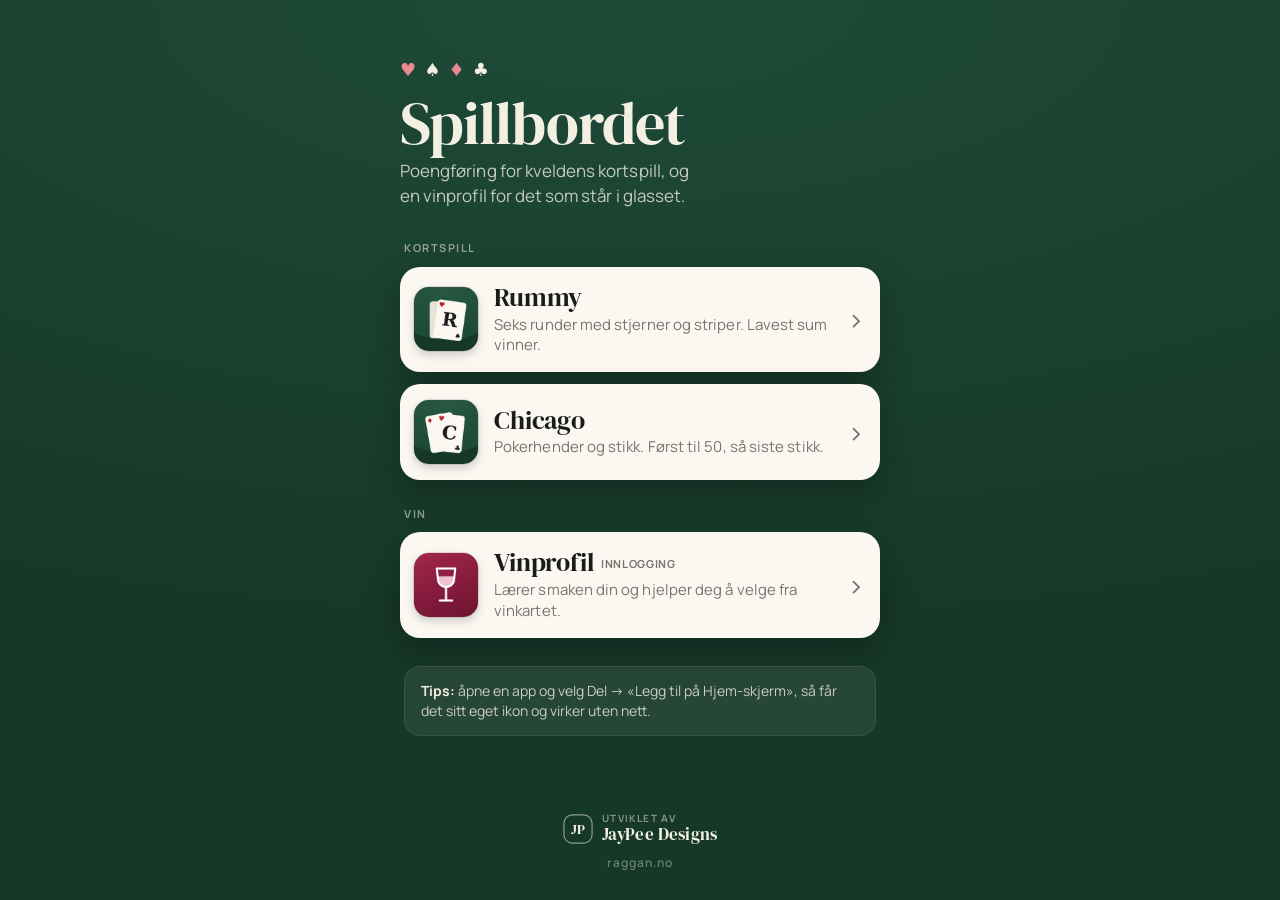
==== commit 211e05ff: "Forside: legg til Vinprofil under egen Vin-seksjon Co-Authored-By: Claude Opus 5.5 <noreply@anthropi" ====
--- a/index.html
+++ b/index.html
@@ -4,7 +4,7 @@
 <meta charset="utf-8">
 <meta name="viewport" content="width=device-width, initial-scale=1, viewport-fit=cover">
 <title>Raggan · Spillbordet</title>
-<meta name="description" content="Poengføring for Rummy og Chicago.">
+<meta name="description" content="Poengføring for Rummy og Chicago, og Vinprofil for vinene til.">
 <meta name="theme-color" content="#163829">
 <link rel="icon" href="rummy/icon-192.png">
 <link rel="apple-touch-icon" href="rummy/apple-touch-icon.png">
@@ -53,6 +53,10 @@
 .lede{margin:0 0 2rem;color:rgba(244,239,227,.78);font-size:1.0625rem;line-height:1.45;letter-spacing:.003em;max-width:30ch}
 
 .apps{list-style:none;margin:0;padding:0;display:grid;gap:12px}
+.section{margin:0 4px 10px;font-size:.6875rem;font-weight:700;letter-spacing:.14em;text-transform:uppercase;color:rgba(244,239,227,.55)}
+.apps + .section{margin-top:26px}
+.icon.wine{background:#151417}
+.lock{display:inline-block;margin-left:.45rem;font-family:"Manrope",system-ui,sans-serif;font-size:.6875rem;font-weight:700;letter-spacing:.06em;text-transform:uppercase;color:var(--muted);vertical-align:.3em}
 .app{
   display:flex;align-items:center;gap:16px;padding:16px 16px 16px 14px;border-radius:20px;
   background:var(--bg);color:inherit;text-decoration:none;
@@ -100,8 +104,9 @@
 <main class="wrap">
   <p class="suits rise" aria-hidden="true"><span class="r">♥︎</span>♠︎<span class="r">♦︎</span>♣︎</p>
   <h1 class="rise d1">Spillbordet</h1>
-  <p class="lede rise d1">Poengføring for kveldens kortspill.</p>
+  <p class="lede rise d1">Poengføring for kveldens kortspill, og en vinprofil for det som står i glasset.</p>
 
+  <h2 class="section rise d2">Kortspill</h2>
   <ul class="apps rise d2">
     <li>
       <a class="app" href="rummy/">
@@ -125,9 +130,23 @@
     </li>
   </ul>
 
-  <p class="tip rise d3"><b>Tips:</b> åpne et spill og velg Del → «Legg til på Hjem-skjerm», så får det sitt eget ikon og virker uten nett.</p>
+  <h2 class="section rise d3">Vin</h2>
+  <ul class="apps rise d3">
+    <li>
+      <a class="app" href="vin/">
+        <img class="icon wine" src="vin/icon-180.png" alt="" width="64" height="64">
+        <span class="txt">
+          <span class="name">Vinprofil<span class="lock">Innlogging</span></span>
+          <span class="desc">Lærer smaken din og hjelper deg å velge fra vinkartet.</span>
+        </span>
+        <span class="chev" aria-hidden="true">›</span>
+      </a>
+    </li>
+  </ul>
 
-  <footer class="foot rise d4">
+  <p class="tip rise d4"><b>Tips:</b> åpne en app og velg Del → «Legg til på Hjem-skjerm», så får det sitt eget ikon og virker uten nett.</p>
+
+  <footer class="foot rise d4" style="animation-delay:280ms">
     <div class="credit" aria-label="Utviklet av JayPee Designs">
       <svg class="mark" viewBox="0 0 32 32" aria-hidden="true">
         <rect x="1" y="1" width="30" height="30" rx="9" fill="none" stroke="currentColor" stroke-opacity=".55" stroke-width="1.25"/>
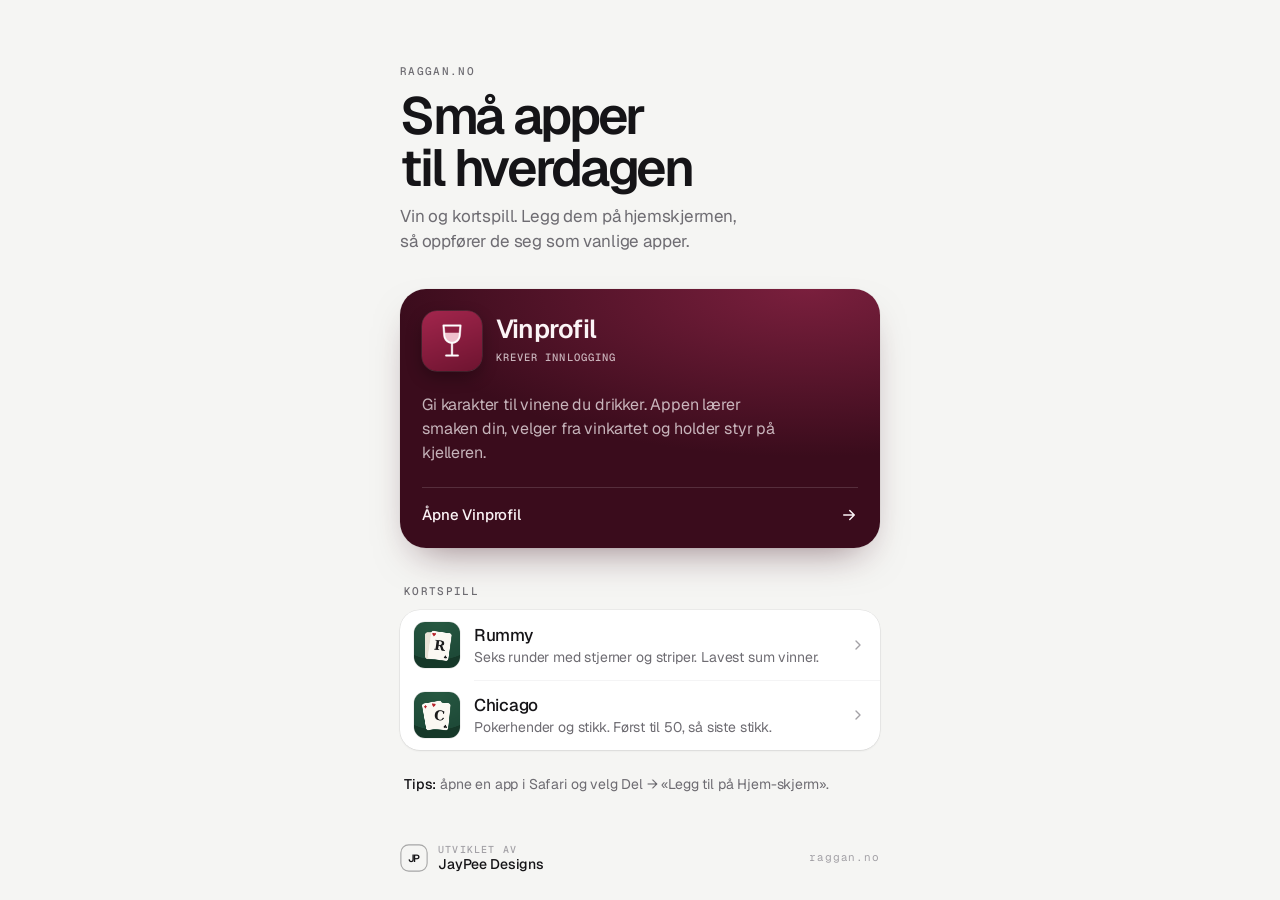
==== commit 1e37bcc7: "Ny minimalistisk forside med Vinprofil øverst; «Har du ikke konto?» på innlogging Co-Authored-By: Cl" ====
--- a/index.html
+++ b/index.html
@@ -3,158 +3,146 @@
 <head>
 <meta charset="utf-8">
 <meta name="viewport" content="width=device-width, initial-scale=1, viewport-fit=cover">
-<title>Raggan · Spillbordet</title>
-<meta name="description" content="Poengføring for Rummy og Chicago, og Vinprofil for vinene til.">
-<meta name="theme-color" content="#163829">
-<link rel="icon" href="rummy/icon-192.png">
-<link rel="apple-touch-icon" href="rummy/apple-touch-icon.png">
-<link rel="prefetch" href="rummy/">
-<link rel="prefetch" href="chicago/">
+<title>Raggan</title>
+<meta name="description" content="Vinprofil, Rummy og Chicago. Små apper som legger seg på hjemskjermen.">
+<meta name="theme-color" content="#F5F5F3" media="(prefers-color-scheme: light)">
+<meta name="theme-color" content="#0E0D10" media="(prefers-color-scheme: dark)">
+<link rel="icon" href="vin/icon-192.png">
+<link rel="apple-touch-icon" href="vin/icon-180.png">
+<link rel="prefetch" href="vin/">
 <link rel="preconnect" href="https://fonts.googleapis.com">
 <link rel="preconnect" href="https://fonts.gstatic.com" crossorigin>
-<link href="https://fonts.googleapis.com/css2?family=DM+Serif+Display&family=Manrope:wght@400;600;700;800&display=swap" rel="stylesheet">
+<link href="https://fonts.googleapis.com/css2?family=Geist:wght@300;400;500;600&family=Geist+Mono:wght@500&display=swap" rel="stylesheet">
 <style>
+/* Én smal kolonne: Vinprofil som hovedkort øverst, kortspillene samlet i en gruppert liste under. */
 :root{
-  --felt:#1E4A38; --felt-deep:#163829;
-  --bg:#FBF8F2; --ink:#1B1B1B; --muted:#77756E; --hair:rgba(27,27,27,.10); --press:#F0ECE3;
-  --red:#B8242B; --cream:#F4EFE3;
-  color-scheme:light dark;
+  --bg:#F5F5F3; --surface:#FFFFFF; --ink:#151417; --muted:#6E6C72; --faint:#A3A1A6;
+  --line:rgba(21,20,23,.09); --shadow:rgba(21,20,23,.08); --press:#EFEEEB;
+  --wine:#7A1F3D; --wine-deep:#3A0C1C; --on-wine:#FBF4F6; --on-wine-muted:rgba(251,244,246,.72);
+  --font:"Geist",-apple-system,"Helvetica Neue",Arial,sans-serif; --mono:"Geist Mono",ui-monospace,Menlo,monospace;
+  --ease:cubic-bezier(0.23,1,0.32,1);
+  color-scheme:light;
 }
-@media (prefers-color-scheme: dark){
-  :root:not([data-theme="light"]){
-    --felt:#10261D; --felt-deep:#0A1A13;
-    --bg:#1A1D1B; --ink:#EEEBE3; --muted:#9A988F; --hair:rgba(255,255,255,.10); --press:#232724; --red:#E5636A;
-  }
-}
+@media (prefers-color-scheme: dark){:root:not([data-theme="light"]){
+  --bg:#0E0D10; --surface:#1A191D; --ink:#F3F1F4; --muted:#A19EA6; --faint:#6D6A72;
+  --line:rgba(255,255,255,.09); --shadow:rgba(0,0,0,.4); --press:#232227;
+  --wine:#8E2A4B; --wine-deep:#2A0814; color-scheme:dark }}
 :root[data-theme="dark"]{
-  --felt:#10261D; --felt-deep:#0A1A13;
-  --bg:#1A1D1B; --ink:#EEEBE3; --muted:#9A988F; --hair:rgba(255,255,255,.10); --press:#232724; --red:#E5636A;
-}
+  --bg:#0E0D10; --surface:#1A191D; --ink:#F3F1F4; --muted:#A19EA6; --faint:#6D6A72;
+  --line:rgba(255,255,255,.09); --shadow:rgba(0,0,0,.4); --press:#232227;
+  --wine:#8E2A4B; --wine-deep:#2A0814; color-scheme:dark }
 *,*::before,*::after{box-sizing:border-box}
 html{-webkit-text-size-adjust:100%}
-body{
-  margin:0;min-height:100vh;min-height:100dvh;color:var(--ink);
-  background:radial-gradient(120% 70% at 50% 0%, var(--felt) 0%, var(--felt-deep) 100%) fixed;
-  background-color:var(--felt-deep);
-  font:100%/1.5 "Manrope",system-ui,-apple-system,"Segoe UI",sans-serif;
-  -webkit-tap-highlight-color:transparent;
-  display:flex;flex-direction:column;
-}
-.wrap{
-  width:100%;max-width:520px;margin:0 auto;flex:1;display:flex;flex-direction:column;
-  padding:calc(env(safe-area-inset-top,0px) + 56px) calc(env(safe-area-inset-right,0px) + 20px) calc(env(safe-area-inset-bottom,0px) + 28px) calc(env(safe-area-inset-left,0px) + 20px);
-}
-.suits{margin:0;color:var(--cream);opacity:.85;font-size:1.125rem;letter-spacing:.45em;font-variant-emoji:text}
-.suits .r{color:#E88A8F}
-h1{
-  margin:10px 0 6px;color:var(--cream);font-family:"DM Serif Display",Georgia,serif;font-weight:400;
-  font-size:clamp(2.75rem,13vw,3.75rem);line-height:1;letter-spacing:-.015em
-}
-.lede{margin:0 0 2rem;color:rgba(244,239,227,.78);font-size:1.0625rem;line-height:1.45;letter-spacing:.003em;max-width:30ch}
+body{margin:0;min-height:100vh;min-height:100dvh;background:var(--bg);color:var(--ink);font:400 16px/1.45 var(--font);letter-spacing:-.01em;-webkit-font-smoothing:antialiased;-webkit-tap-highlight-color:transparent;display:flex;flex-direction:column}
+a{color:inherit;text-decoration:none}
+.wrap{width:100%;max-width:520px;margin:0 auto;flex:1;display:flex;flex-direction:column;gap:36px;
+  padding:calc(env(safe-area-inset-top,0px) + 64px) calc(env(safe-area-inset-right,0px) + 20px) calc(env(safe-area-inset-bottom,0px) + 28px) calc(env(safe-area-inset-left,0px) + 20px)}
+.eyebrow{font-family:var(--mono);font-size:11px;font-weight:500;letter-spacing:.12em;text-transform:uppercase;color:var(--muted);margin:0}
+header{display:flex;flex-direction:column;gap:10px}
+h1{margin:0;font-size:clamp(40px,12vw,52px);line-height:1;font-weight:600;letter-spacing:-.045em;text-wrap:balance}
+.lede{margin:0;color:var(--muted);font-size:17px;line-height:1.45;max-width:32ch}
 
-.apps{list-style:none;margin:0;padding:0;display:grid;gap:12px}
-.section{margin:0 4px 10px;font-size:.6875rem;font-weight:700;letter-spacing:.14em;text-transform:uppercase;color:rgba(244,239,227,.55)}
-.apps + .section{margin-top:26px}
-.icon.wine{background:#151417}
-.lock{display:inline-block;margin-left:.45rem;font-family:"Manrope",system-ui,sans-serif;font-size:.6875rem;font-weight:700;letter-spacing:.06em;text-transform:uppercase;color:var(--muted);vertical-align:.3em}
-.app{
-  display:flex;align-items:center;gap:16px;padding:16px 16px 16px 14px;border-radius:20px;
-  background:var(--bg);color:inherit;text-decoration:none;
-  box-shadow:0 14px 34px rgba(0,0,0,.28);
-  transition:transform 120ms ease-out,background-color 120ms ease-out;
-}
-.app:active{transform:scale(.975);background:var(--press);transition-duration:60ms}
-.app:active .chev{transform:translateX(3px)}
-@media (hover:hover) and (pointer:fine){ .app:hover{background:var(--press)} .app:hover .chev{transform:translateX(3px)} }
-.app:focus-visible{outline:3px solid #E9CC74;outline-offset:3px}
-.icon{
-  width:64px;height:64px;flex:none;border-radius:15px;display:block;
-  box-shadow:0 0 0 .5px rgba(0,0,0,.2),0 4px 10px rgba(0,0,0,.18);background:var(--felt-deep)
-}
-.txt{flex:1;min-width:0}
-.name{display:block;font-family:"DM Serif Display",Georgia,serif;font-size:1.625rem;line-height:1.1;letter-spacing:-.005em}
-.desc{display:block;margin-top:.2rem;font-size:.9375rem;color:var(--muted);line-height:1.38;letter-spacing:.005em}
-.chev{flex:none;color:var(--muted);font-size:1.75rem;line-height:1;margin-left:-4px;transition:transform 160ms cubic-bezier(.2,.8,.2,1)}
+/* Hovedkort: Vinprofil */
+.feature{position:relative;display:flex;flex-direction:column;gap:22px;padding:22px;border-radius:26px;overflow:hidden;color:var(--on-wine);
+  background:radial-gradient(120% 90% at 85% 0%,var(--wine) 0%,var(--wine-deep) 72%);
+  box-shadow:0 18px 40px -18px rgba(58,12,28,.55),0 0 0 .5px rgba(0,0,0,.06);
+  transition:transform 160ms var(--ease)}
+.feature:active{transform:scale(.985)}
+.feature .top{display:flex;align-items:center;gap:14px}
+.feature .icon{width:60px;height:60px;border-radius:15px;flex:none;box-shadow:0 0 0 .5px rgba(255,255,255,.18),0 6px 16px rgba(0,0,0,.3)}
+.feature .name{display:block;font-size:26px;font-weight:600;letter-spacing:-.03em;line-height:1.1}
+.feature .badge{display:inline-block;margin-top:5px;font-family:var(--mono);font-size:10.5px;font-weight:500;letter-spacing:.1em;text-transform:uppercase;color:var(--on-wine-muted)}
+.feature p{margin:0;font-size:16px;line-height:1.5;color:var(--on-wine-muted);max-width:34ch}
+.feature .open{display:flex;align-items:center;justify-content:space-between;padding-top:16px;border-top:1px solid rgba(255,255,255,.14);font-weight:500;font-size:15px}
+.feature .open svg{width:18px;height:18px;stroke:currentColor;stroke-width:2;fill:none;stroke-linecap:round;stroke-linejoin:round;transition:transform 160ms var(--ease)}
+.feature:active .open svg{transform:translateX(3px)}
 
-.tip{
-  margin:28px 4px 0;padding:14px 16px;border-radius:16px;color:rgba(244,239,227,.8);font-size:.875rem;line-height:1.45;
-  background:rgba(255,255,255,.07);border:1px solid rgba(255,255,255,.08)
-}
-.tip b{color:var(--cream)}
-.foot{margin-top:auto;padding-top:2.5rem;display:flex;flex-direction:column;align-items:center;gap:.6rem}
-.credit{display:flex;align-items:center;gap:.55rem;color:rgba(244,239,227,.7);text-decoration:none}
-.mark{width:30px;height:30px;flex:none;color:var(--cream)}
-.credit-txt{display:flex;flex-direction:column;line-height:1.15;text-align:left}
-.credit-txt small{font-size:.625rem;font-weight:700;letter-spacing:.14em;text-transform:uppercase;color:rgba(244,239,227,.5)}
-.credit-txt span{font-family:"DM Serif Display",Georgia,serif;font-size:1.0625rem;color:var(--cream);letter-spacing:.01em}
-.domain{color:rgba(244,239,227,.38);font-size:.75rem;font-weight:600;letter-spacing:.08em}
+/* Kortspill: gruppert liste */
+.group{display:flex;flex-direction:column;gap:10px}
+.group .eyebrow{padding:0 4px}
+.list{list-style:none;margin:0;padding:0;border-radius:20px;background:var(--surface);box-shadow:0 0 0 .5px var(--line),0 1px 2px var(--shadow);overflow:hidden}
+.row{display:flex;align-items:center;gap:14px;padding:12px 14px;transition:background-color 120ms ease}
+.row:active{background:var(--press)}
+.list li{position:relative}
+.list li + li::before{content:"";position:absolute;top:0;left:74px;right:0;height:1px;background:var(--line);transform:scaleY(.5);transform-origin:top}
+.row .icon{width:46px;height:46px;border-radius:11px;flex:none;box-shadow:0 0 0 .5px rgba(0,0,0,.12)}
+.row .txt{flex:1;min-width:0;display:flex;align-items:center;gap:10px}
+.row .tt{flex:1;min-width:0}
+.row .name{display:block;font-size:17px;font-weight:500;letter-spacing:-.015em}
+.row .desc{display:block;font-size:14px;color:var(--muted);line-height:1.35;margin-top:1px}
+.row .chev{width:16px;height:16px;flex:none;stroke:var(--faint);stroke-width:2;fill:none;stroke-linecap:round;stroke-linejoin:round}
+@media (hover:hover) and (pointer:fine){ .row:hover{background:var(--press)} .feature:hover .open svg{transform:translateX(3px)} }
+a:focus-visible{outline:2px solid var(--ink);outline-offset:3px;border-radius:20px}
 
-@keyframes rise{from{opacity:0;transform:translateY(10px)}to{opacity:1;transform:none}}
-.rise{animation:rise 520ms cubic-bezier(.2,.8,.2,1) both}
-.d1{animation-delay:40ms}.d2{animation-delay:100ms}.d3{animation-delay:160ms}.d4{animation-delay:220ms}
+.hint{margin:-12px 4px 0;font-size:14px;color:var(--muted);line-height:1.5}
+.hint b{color:var(--ink);font-weight:500}
+
+.foot{margin-top:auto;padding-top:12px;display:flex;justify-content:space-between;align-items:center;gap:12px;color:var(--muted)}
+.credit{display:flex;align-items:center;gap:10px}
+.mark{width:28px;height:28px;flex:none;color:var(--ink)}
+.credit-txt{display:flex;flex-direction:column;line-height:1.15}
+.credit-txt small{font-family:var(--mono);font-size:10px;font-weight:500;letter-spacing:.12em;text-transform:uppercase;color:var(--faint)}
+.credit-txt span{font-size:14px;font-weight:500;color:var(--ink);letter-spacing:-.01em}
+.domain{font-family:var(--mono);font-size:11px;letter-spacing:.08em;color:var(--faint)}
+
+@keyframes rise{from{opacity:0;transform:translateY(8px)}to{opacity:1;transform:none}}
+.rise{animation:rise 420ms var(--ease) both}
+.d1{animation-delay:50ms}.d2{animation-delay:100ms}.d3{animation-delay:150ms}.d4{animation-delay:200ms}
 @media (prefers-reduced-motion: reduce){
-  .app,.chev{transition:none} .app:active{transform:none} .app:active .chev{transform:none}
+  .feature,.feature .open svg,.row{transition:none}.feature:active{transform:none}
   .rise{animation:fade 200ms ease both} @keyframes fade{from{opacity:0}to{opacity:1}}
 }
-@media (prefers-reduced-transparency: reduce){ .tip{background:#1F3A2E;border-color:transparent} }
-@media (prefers-contrast: more){ .app{box-shadow:0 0 0 1.5px var(--ink)} .desc{color:var(--ink)} .lede,.tip,.credit{color:var(--cream)} }
+@media (prefers-contrast: more){ .list{box-shadow:0 0 0 1.5px var(--ink)} .row .desc,.lede,.hint{color:var(--ink)} .feature p{color:var(--on-wine)} }
 </style>
 </head>
 <body ontouchstart="">
 <main class="wrap">
-  <p class="suits rise" aria-hidden="true"><span class="r">♥︎</span>♠︎<span class="r">♦︎</span>♣︎</p>
-  <h1 class="rise d1">Spillbordet</h1>
-  <p class="lede rise d1">Poengføring for kveldens kortspill, og en vinprofil for det som står i glasset.</p>
+  <header class="rise">
+    <p class="eyebrow">raggan.no</p>
+    <h1>Små apper til hverdagen</h1>
+    <p class="lede">Vin og kortspill. Legg dem på hjemskjermen, så oppfører de seg som vanlige apper.</p>
+  </header>
 
-  <h2 class="section rise d2">Kortspill</h2>
-  <ul class="apps rise d2">
-    <li>
-      <a class="app" href="rummy/">
-        <img class="icon" src="rummy/apple-touch-icon.png" alt="" width="64" height="64">
-        <span class="txt">
-          <span class="name">Rummy</span>
-          <span class="desc">Seks runder med stjerner og striper. Lavest sum vinner.</span>
-        </span>
-        <span class="chev" aria-hidden="true">›</span>
-      </a>
-    </li>
-    <li>
-      <a class="app" href="chicago/">
-        <img class="icon" src="chicago/apple-touch-icon.png" alt="" width="64" height="64">
-        <span class="txt">
-          <span class="name">Chicago</span>
-          <span class="desc">Pokerhender og stikk. Først til 50, så siste stikk.</span>
-        </span>
-        <span class="chev" aria-hidden="true">›</span>
-      </a>
-    </li>
-  </ul>
+  <a class="feature rise d1" href="vin/">
+    <div class="top">
+      <img class="icon" src="vin/icon-180.png" alt="" width="60" height="60">
+      <div><span class="name">Vinprofil</span><span class="badge">Krever innlogging</span></div>
+    </div>
+    <p>Gi karakter til vinene du drikker. Appen lærer smaken din, velger fra vinkartet og holder styr på kjelleren.</p>
+    <span class="open">Åpne Vinprofil<svg viewBox="0 0 24 24" aria-hidden="true"><path d="M5 12h14M13 6l6 6-6 6"/></svg></span>
+  </a>
 
-  <h2 class="section rise d3">Vin</h2>
-  <ul class="apps rise d3">
-    <li>
-      <a class="app" href="vin/">
-        <img class="icon wine" src="vin/icon-180.png" alt="" width="64" height="64">
-        <span class="txt">
-          <span class="name">Vinprofil<span class="lock">Innlogging</span></span>
-          <span class="desc">Lærer smaken din og hjelper deg å velge fra vinkartet.</span>
-        </span>
-        <span class="chev" aria-hidden="true">›</span>
-      </a>
-    </li>
-  </ul>
+  <section class="group rise d2" aria-labelledby="games">
+    <h2 class="eyebrow" id="games">Kortspill</h2>
+    <ul class="list">
+      <li>
+        <a class="row" href="rummy/">
+          <img class="icon" src="rummy/apple-touch-icon.png" alt="" width="46" height="46">
+          <span class="txt"><span class="tt"><span class="name">Rummy</span><span class="desc">Seks runder med stjerner og striper. Lavest sum vinner.</span></span>
+            <svg class="chev" viewBox="0 0 24 24" aria-hidden="true"><path d="M9 6l6 6-6 6"/></svg></span>
+        </a>
+      </li>
+      <li>
+        <a class="row" href="chicago/">
+          <img class="icon" src="chicago/apple-touch-icon.png" alt="" width="46" height="46">
+          <span class="txt"><span class="tt"><span class="name">Chicago</span><span class="desc">Pokerhender og stikk. Først til 50, så siste stikk.</span></span>
+            <svg class="chev" viewBox="0 0 24 24" aria-hidden="true"><path d="M9 6l6 6-6 6"/></svg></span>
+        </a>
+      </li>
+    </ul>
+  </section>
 
-  <p class="tip rise d4"><b>Tips:</b> åpne en app og velg Del → «Legg til på Hjem-skjerm», så får det sitt eget ikon og virker uten nett.</p>
+  <p class="hint rise d3"><b>Tips:</b> åpne en app i Safari og velg Del → «Legg til på Hjem-skjerm».</p>
 
-  <footer class="foot rise d4" style="animation-delay:280ms">
+  <footer class="foot rise d4">
     <div class="credit" aria-label="Utviklet av JayPee Designs">
       <svg class="mark" viewBox="0 0 32 32" aria-hidden="true">
-        <rect x="1" y="1" width="30" height="30" rx="9" fill="none" stroke="currentColor" stroke-opacity=".55" stroke-width="1.25"/>
-        <text x="16" y="21.5" text-anchor="middle" font-family="DM Serif Display, Georgia, serif" font-size="15" fill="currentColor" letter-spacing="-.5">JP</text>
+        <rect x="1" y="1" width="30" height="30" rx="9" fill="none" stroke="currentColor" stroke-opacity=".35" stroke-width="1.25"/>
+        <text x="16" y="20.5" text-anchor="middle" font-family="Geist, -apple-system, Arial, sans-serif" font-weight="600" font-size="12" fill="currentColor" letter-spacing="-.3">JP</text>
       </svg>
       <span class="credit-txt"><small>Utviklet av</small><span>JayPee Designs</span></span>
     </div>
-    <div class="domain">raggan.no</div>
+    <span class="domain">raggan.no</span>
   </footer>
 </main>
 </body>
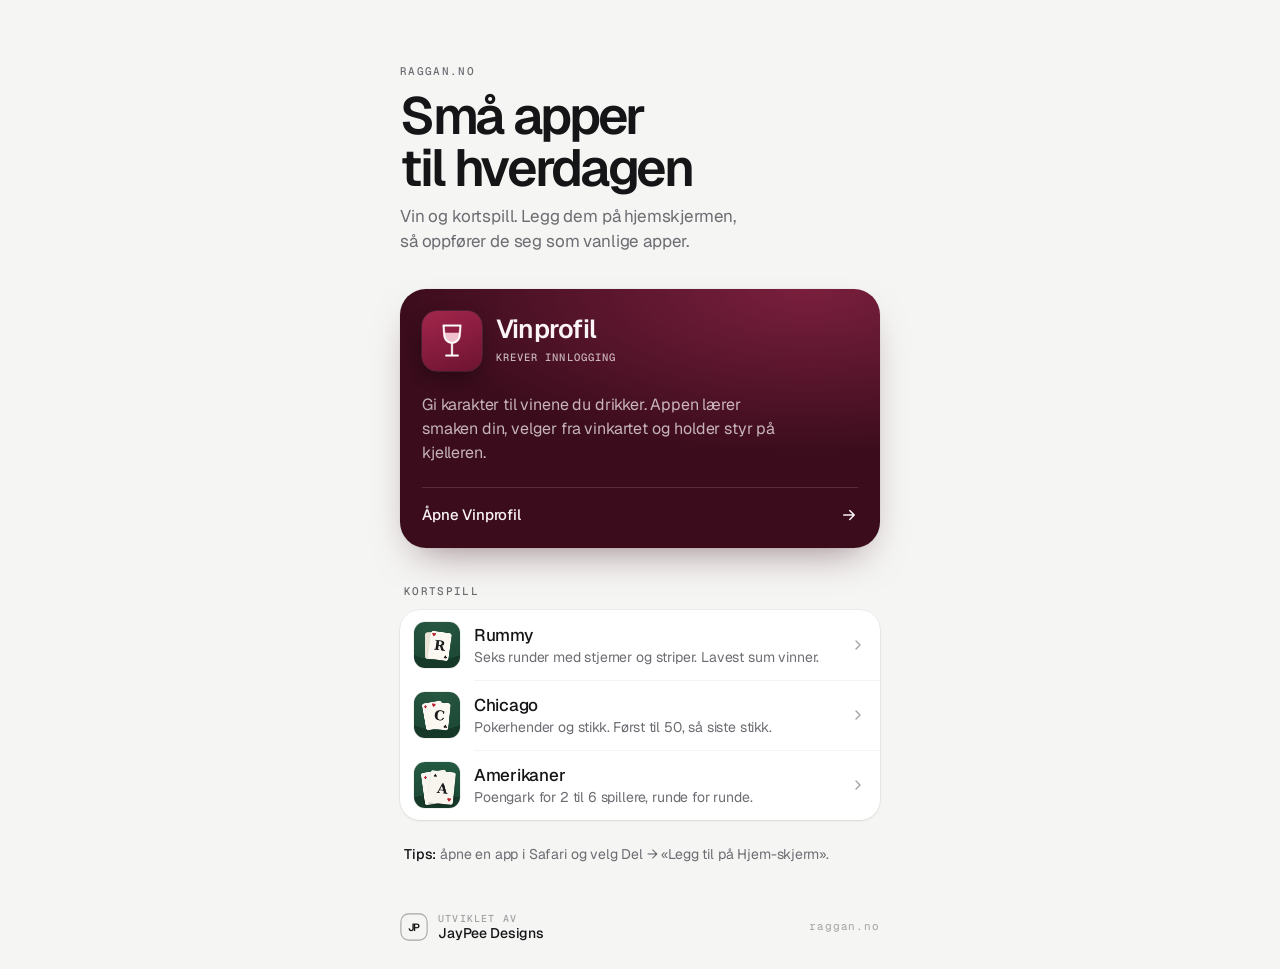
==== commit a301e76b: "Legg til Amerikaner-poengark på /amerikaner Co-Authored-By: Claude Opus 5.5 <noreply@anthropic.com> " ====
--- a/index.html
+++ b/index.html
@@ -129,6 +129,13 @@
             <svg class="chev" viewBox="0 0 24 24" aria-hidden="true"><path d="M9 6l6 6-6 6"/></svg></span>
         </a>
       </li>
+      <li>
+        <a class="row" href="amerikaner/">
+          <img class="icon" src="amerikaner/apple-touch-icon.png" alt="" width="46" height="46">
+          <span class="txt"><span class="tt"><span class="name">Amerikaner</span><span class="desc">Poengark for 2 til 6 spillere, runde for runde.</span></span>
+            <svg class="chev" viewBox="0 0 24 24" aria-hidden="true"><path d="M9 6l6 6-6 6"/></svg></span>
+        </a>
+      </li>
     </ul>
   </section>
 
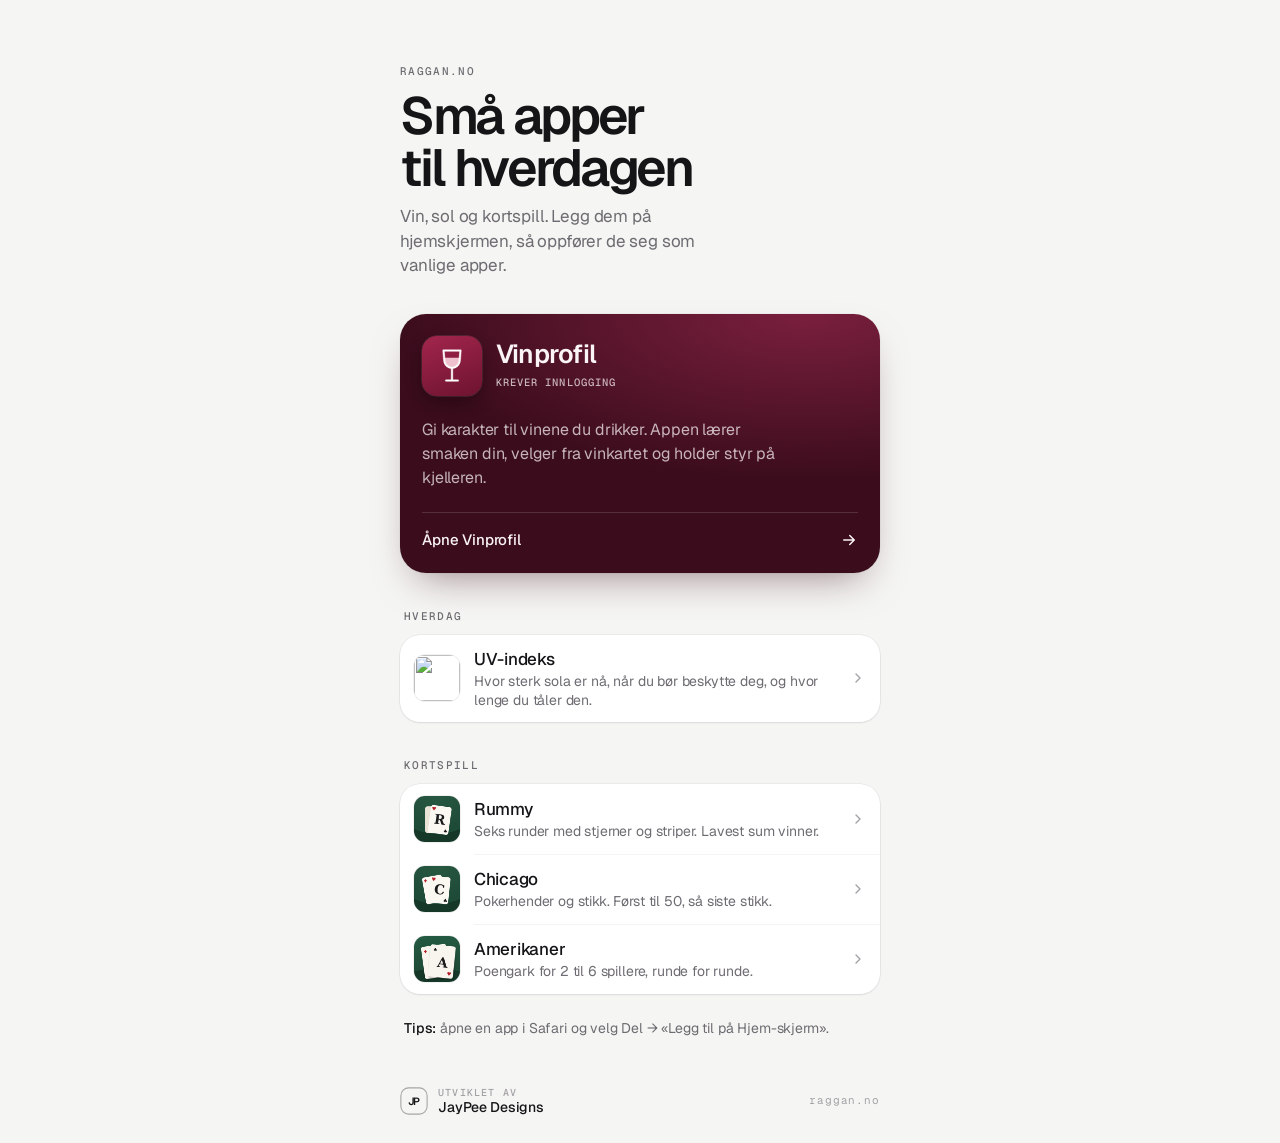
==== commit 8e6b517c: "Forside: legg til UV-indeks under Hverdag Co-Authored-By: Claude Opus 5.5 <noreply@anthropic.com> Cl" ====
--- a/index.html
+++ b/index.html
@@ -4,7 +4,7 @@
 <meta charset="utf-8">
 <meta name="viewport" content="width=device-width, initial-scale=1, viewport-fit=cover">
 <title>Raggan</title>
-<meta name="description" content="Vinprofil, Rummy og Chicago. Små apper som legger seg på hjemskjermen.">
+<meta name="description" content="Vinprofil, UV-indeks, Rummy og Chicago. Små apper som legger seg på hjemskjermen.">
 <meta name="theme-color" content="#F5F5F3" media="(prefers-color-scheme: light)">
 <meta name="theme-color" content="#0E0D10" media="(prefers-color-scheme: dark)">
 <link rel="icon" href="vin/icon-192.png">
@@ -100,7 +100,7 @@
   <header class="rise">
     <p class="eyebrow">raggan.no</p>
     <h1>Små apper til hverdagen</h1>
-    <p class="lede">Vin og kortspill. Legg dem på hjemskjermen, så oppfører de seg som vanlige apper.</p>
+    <p class="lede">Vin, sol og kortspill. Legg dem på hjemskjermen, så oppfører de seg som vanlige apper.</p>
   </header>
 
   <a class="feature rise d1" href="vin/">
@@ -111,6 +111,19 @@
     <p>Gi karakter til vinene du drikker. Appen lærer smaken din, velger fra vinkartet og holder styr på kjelleren.</p>
     <span class="open">Åpne Vinprofil<svg viewBox="0 0 24 24" aria-hidden="true"><path d="M5 12h14M13 6l6 6-6 6"/></svg></span>
   </a>
+
+  <section class="group rise d2" aria-labelledby="daily">
+    <h2 class="eyebrow" id="daily">Hverdag</h2>
+    <ul class="list">
+      <li>
+        <a class="row" href="uv/">
+          <img class="icon" src="uv/icon-180.png" alt="" width="46" height="46">
+          <span class="txt"><span class="tt"><span class="name">UV-indeks</span><span class="desc">Hvor sterk sola er nå, når du bør beskytte deg, og hvor lenge du tåler den.</span></span>
+            <svg class="chev" viewBox="0 0 24 24" aria-hidden="true"><path d="M9 6l6 6-6 6"/></svg></span>
+        </a>
+      </li>
+    </ul>
+  </section>
 
   <section class="group rise d2" aria-labelledby="games">
     <h2 class="eyebrow" id="games">Kortspill</h2>
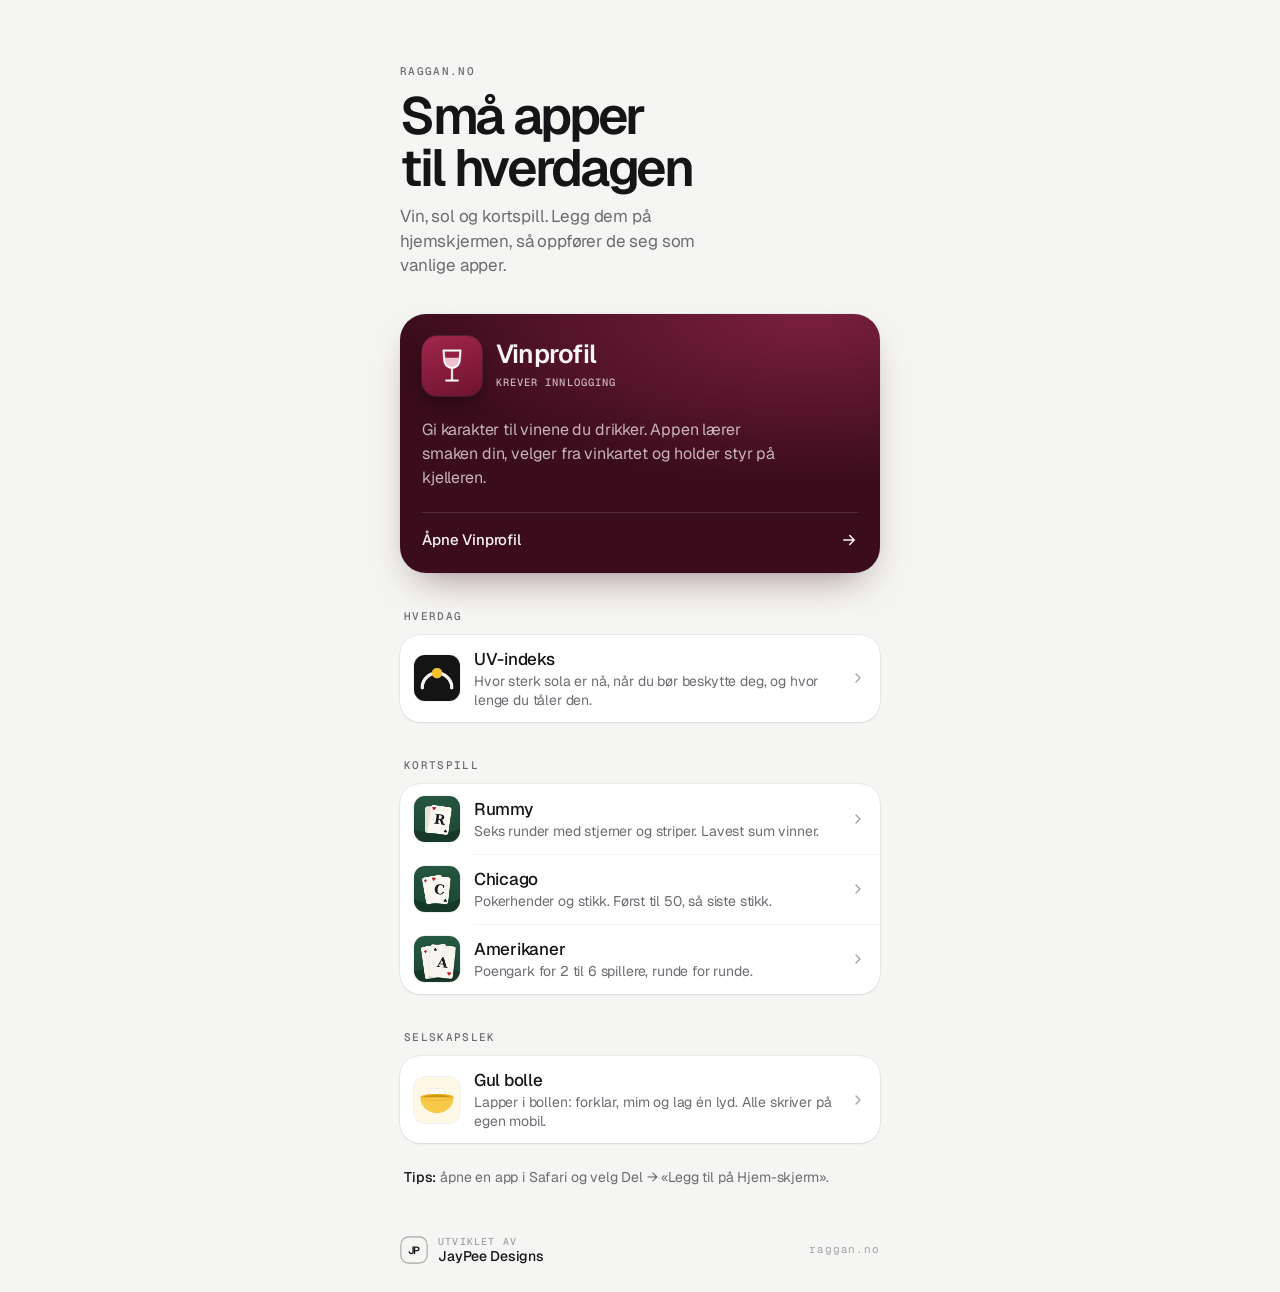
==== commit e9ddb4d4: "Gul bolle: selskapslek med delt bolle på flere mobiler Co-Authored-By: Claude Opus 5.5 <noreply@anth" ====
--- a/index.html
+++ b/index.html
@@ -152,6 +152,19 @@
     </ul>
   </section>
 
+  <section class="group rise d2" aria-labelledby="party">
+    <h2 class="eyebrow" id="party">Selskapslek</h2>
+    <ul class="list">
+      <li>
+        <a class="row" href="gulbolle/">
+          <img class="icon" src="gulbolle/apple-touch-icon.png" alt="" width="46" height="46">
+          <span class="txt"><span class="tt"><span class="name">Gul bolle</span><span class="desc">Lapper i bollen: forklar, mim og lag én lyd. Alle skriver på egen mobil.</span></span>
+            <svg class="chev" viewBox="0 0 24 24" aria-hidden="true"><path d="M9 6l6 6-6 6"/></svg></span>
+        </a>
+      </li>
+    </ul>
+  </section>
+
   <p class="hint rise d3"><b>Tips:</b> åpne en app i Safari og velg Del → «Legg til på Hjem-skjerm».</p>
 
   <footer class="foot rise d4">
